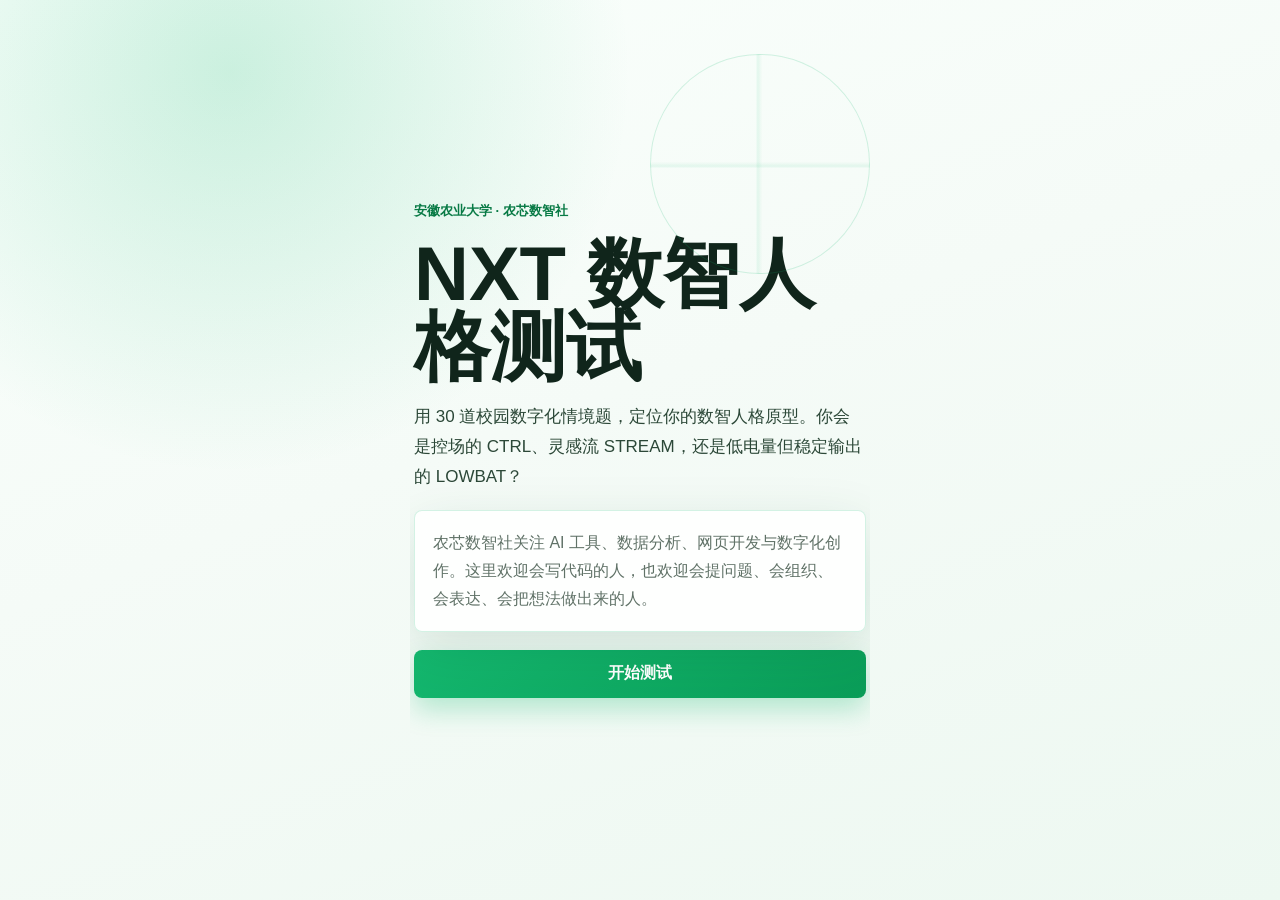
==== index.html @ 815eebc2 "Initial NXT personality test" ====
<!doctype html>
<html lang="zh-CN">
  <head>
    <meta charset="UTF-8" />
    <meta name="viewport" content="width=device-width, initial-scale=1.0" />
    <title>NXT 数智人格测试</title>
    <link rel="stylesheet" href="style.css" />
  </head>
  <body>
    <main class="app-shell">
      <section id="homePage" class="page page-home is-active">
        <div class="hero-orbit" aria-hidden="true"></div>
        <p class="eyebrow">安徽农业大学 · 农芯数智社</p>
        <h1>NXT 数智人格测试</h1>
        <p class="hero-copy">
          用 30 道校园数字化情境题，定位你的数智人格原型。你会是控场的 CTRL、灵感流 STREAM，还是低电量但稳定输出的 LOWBAT？
        </p>
        <div class="club-panel">
          <p>
            农芯数智社关注 AI 工具、数据分析、网页开发与数字化创作。这里欢迎会写代码的人，也欢迎会提问题、会组织、会表达、会把想法做出来的人。
          </p>
        </div>
        <button id="startBtn" class="primary-btn">开始测试</button>
      </section>

      <section id="quizPage" class="page page-quiz" aria-live="polite">
        <header class="quiz-header">
          <div>
            <p class="eyebrow">NXT Personality Scan</p>
            <h2 id="questionCounter">第 1 / 30 题</h2>
          </div>
          <button id="homeBtn" class="ghost-btn" type="button">首页</button>
        </header>
        <div class="progress-track" aria-label="答题进度">
          <div id="progressBar" class="progress-bar"></div>
        </div>
        <article class="question-card">
          <h3 id="questionText"></h3>
          <div id="optionsList" class="options-list"></div>
        </article>
        <footer class="quiz-actions">
          <button id="prevBtn" class="secondary-btn" type="button">上一题</button>
          <button id="nextBtn" class="primary-btn" type="button">下一题</button>
        </footer>
      </section>

      <section id="resultPage" class="page page-result">
        <div class="result-card" id="resultCard">
          <p class="eyebrow">你的 NXT 数智人格是</p>
          <h2 id="resultName"></h2>
          <p id="resultTagline" class="result-tagline"></p>
          <div class="match-pill">
            匹配度 <strong id="matchValue">--%</strong>
          </div>
          <img id="resultImage" class="result-image" src="" alt="人格结果图" />
          <div class="join-panel">
            <h3>加入农芯数智社</h3>
            <p>带着你的数智人格来组队：一起做 AI 项目、数据作品、社团活动和校园数字化实践。</p>
          </div>
        </div>
        <div class="result-actions">
          <button id="saveBtn" class="primary-btn" type="button">保存结果图</button>
          <button id="shareBtn" class="secondary-btn" type="button">分享测试结果</button>
          <button id="restartBtn" class="ghost-btn" type="button">重新测试</button>
        </div>
      </section>
    </main>

    <div id="toast" class="toast" role="status" aria-live="polite"></div>
    <script src="script.js"></script>
  </body>
</html>
---- style.css ----
:root {
  color-scheme: light;
  --bg: #f5fbf7;
  --ink: #10251b;
  --muted: #607267;
  --line: #d7eadf;
  --green: #14b86f;
  --green-dark: #087a45;
  --green-soft: #dff8ea;
  --white: #ffffff;
  --shadow: 0 18px 55px rgba(11, 88, 52, 0.14);
}

* {
  box-sizing: border-box;
}

body {
  margin: 0;
  min-height: 100vh;
  font-family: -apple-system, BlinkMacSystemFont, "Segoe UI", "PingFang SC",
    "Microsoft YaHei", sans-serif;
  color: var(--ink);
  background:
    radial-gradient(circle at 18% 8%, rgba(20, 184, 111, 0.2), transparent 30%),
    linear-gradient(160deg, #fafffc 0%, var(--bg) 45%, #edf8f1 100%);
}

button {
  border: 0;
  font: inherit;
  cursor: pointer;
}

.app-shell {
  width: min(100%, 520px);
  min-height: 100vh;
  margin: 0 auto;
  padding: 18px;
}

.page {
  display: none;
  min-height: calc(100vh - 36px);
}

.page.is-active {
  display: flex;
  flex-direction: column;
}

.page-home {
  justify-content: center;
  gap: 18px;
  position: relative;
  overflow: hidden;
  padding: 28px 4px;
}

.hero-orbit {
  position: absolute;
  inset: 24px 0 auto auto;
  width: 220px;
  height: 220px;
  border: 1px solid rgba(20, 184, 111, 0.22);
  border-radius: 50%;
  background:
    linear-gradient(90deg, transparent 48%, rgba(20, 184, 111, 0.12) 49%, transparent 51%),
    linear-gradient(0deg, transparent 48%, rgba(20, 184, 111, 0.12) 49%, transparent 51%);
  opacity: 0.8;
}

.eyebrow {
  margin: 0;
  color: var(--green-dark);
  font-size: 13px;
  font-weight: 800;
  letter-spacing: 0;
  text-transform: uppercase;
}

h1,
h2,
h3,
p {
  margin-top: 0;
}

h1 {
  max-width: 8em;
  margin-bottom: 0;
  font-size: clamp(48px, 16vw, 76px);
  line-height: 0.96;
  letter-spacing: 0;
}

.hero-copy {
  margin: 0;
  color: #2c4838;
  font-size: 17px;
  line-height: 1.75;
}

.club-panel,
.question-card,
.result-card {
  border: 1px solid rgba(20, 184, 111, 0.18);
  border-radius: 8px;
  background: rgba(255, 255, 255, 0.88);
  box-shadow: var(--shadow);
  backdrop-filter: blur(16px);
}

.club-panel {
  padding: 18px;
}

.club-panel p {
  margin: 0;
  color: var(--muted);
  line-height: 1.75;
}

.primary-btn,
.secondary-btn,
.ghost-btn {
  min-height: 48px;
  border-radius: 8px;
  padding: 0 18px;
  font-weight: 800;
}

.primary-btn {
  color: var(--white);
  background: linear-gradient(135deg, var(--green), #0a9d58);
  box-shadow: 0 12px 26px rgba(20, 184, 111, 0.28);
}

.secondary-btn {
  color: var(--green-dark);
  background: var(--green-soft);
}

.ghost-btn {
  color: var(--green-dark);
  background: transparent;
  border: 1px solid var(--line);
}

.quiz-header {
  display: flex;
  align-items: center;
  justify-content: space-between;
  gap: 14px;
  padding-top: 8px;
}

.quiz-header h2 {
  margin: 5px 0 0;
  font-size: 24px;
}

.progress-track {
  height: 10px;
  margin: 18px 0;
  overflow: hidden;
  border-radius: 999px;
  background: #dceee4;
}

.progress-bar {
  width: 0%;
  height: 100%;
  border-radius: inherit;
  background: linear-gradient(90deg, var(--green), #8be28d);
  transition: width 0.25s ease;
}

.question-card {
  flex: 1;
  padding: 22px;
}

.question-card h3 {
  margin-bottom: 22px;
  font-size: 24px;
  line-height: 1.35;
}

.options-list {
  display: grid;
  gap: 12px;
}

.option-btn {
  display: grid;
  grid-template-columns: 34px 1fr;
  gap: 12px;
  width: 100%;
  min-height: 68px;
  padding: 14px;
  border: 1px solid var(--line);
  border-radius: 8px;
  color: var(--ink);
  background: #fbfffd;
  text-align: left;
  line-height: 1.55;
}

.option-btn.is-selected {
  border-color: var(--green);
  background: #effcf4;
  box-shadow: inset 0 0 0 1px rgba(20, 184, 111, 0.2);
}

.option-key {
  display: grid;
  place-items: center;
  width: 34px;
  height: 34px;
  border-radius: 8px;
  color: var(--white);
  background: var(--green-dark);
  font-weight: 900;
}

.quiz-actions,
.result-actions {
  display: grid;
  grid-template-columns: 1fr 1fr;
  gap: 12px;
  padding-top: 18px;
}

.quiz-actions .primary-btn,
.result-actions .primary-btn,
.result-actions .ghost-btn {
  width: 100%;
}

.result-card {
  padding: 18px;
}

.result-card h2 {
  margin: 8px 0 6px;
  font-size: 34px;
  line-height: 1.1;
}

.result-tagline {
  color: var(--muted);
  line-height: 1.65;
}

.match-pill {
  display: inline-flex;
  align-items: center;
  gap: 8px;
  margin-bottom: 14px;
  padding: 9px 12px;
  border-radius: 999px;
  color: var(--green-dark);
  background: var(--green-soft);
  font-weight: 800;
}

.result-image {
  display: block;
  width: 100%;
  border-radius: 8px;
  border: 1px solid var(--line);
  background: #f1f7f3;
}

.join-panel {
  margin-top: 18px;
  padding: 16px;
  border-radius: 8px;
  color: #083b25;
  background:
    linear-gradient(135deg, rgba(20, 184, 111, 0.16), rgba(255, 255, 255, 0.82)),
    repeating-linear-gradient(90deg, transparent 0 16px, rgba(20, 184, 111, 0.06) 16px 17px);
}

.join-panel h3 {
  margin-bottom: 6px;
}

.join-panel p {
  margin-bottom: 0;
  line-height: 1.65;
}

.result-actions {
  grid-template-columns: 1fr;
  padding-bottom: 8px;
}

.toast {
  position: fixed;
  left: 50%;
  bottom: 22px;
  transform: translateX(-50%) translateY(16px);
  width: min(calc(100% - 36px), 420px);
  padding: 12px 14px;
  border-radius: 8px;
  color: var(--white);
  background: rgba(10, 78, 47, 0.94);
  opacity: 0;
  pointer-events: none;
  transition: 0.2s ease;
  text-align: center;
}

.toast.is-visible {
  opacity: 1;
  transform: translateX(-50%) translateY(0);
}

@media (min-width: 720px) {
  .app-shell {
    padding: 30px;
  }

  .page-home {
    min-height: calc(100vh - 60px);
  }
}
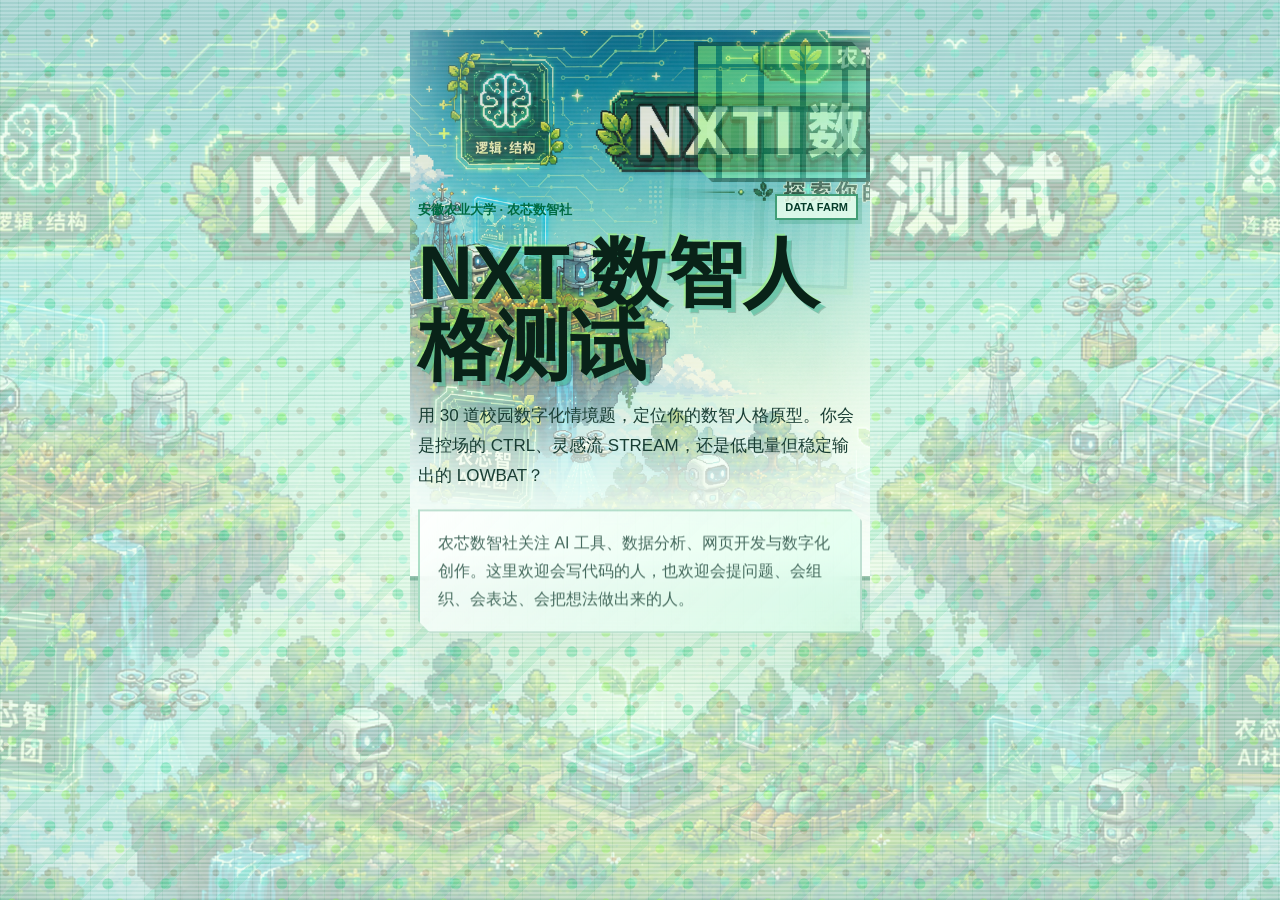
==== commit 17cee851: "Add animated pixel hero scene" ====
--- a/index.html
+++ b/index.html
@@ -9,6 +9,15 @@
   <body>
     <main class="app-shell">
       <section id="homePage" class="page page-home is-active">
+        <div class="hero-bg" aria-hidden="true"></div>
+        <div class="pixel-fx" aria-hidden="true">
+          <span></span>
+          <span></span>
+          <span></span>
+          <span></span>
+          <span></span>
+          <span></span>
+        </div>
         <div class="hero-orbit" aria-hidden="true"></div>
         <p class="eyebrow">安徽农业大学 · 农芯数智社</p>
         <h1>NXT 数智人格测试</h1>
@@ -67,6 +76,7 @@
     </main>
 
     <div id="toast" class="toast" role="status" aria-live="polite"></div>
+    <script src="https://cdn.jsdelivr.net/npm/gsap@3.13.0/dist/gsap.min.js"></script>
     <script src="script.js"></script>
   </body>
 </html>
--- a/style.css
+++ b/style.css
@@ -1,14 +1,17 @@
 :root {
   color-scheme: light;
-  --bg: #f5fbf7;
-  --ink: #10251b;
-  --muted: #607267;
-  --line: #d7eadf;
-  --green: #14b86f;
-  --green-dark: #087a45;
-  --green-soft: #dff8ea;
+  --bg: #eaffef;
+  --ink: #092218;
+  --muted: #42685b;
+  --line: #9bd9bc;
+  --green: #16d178;
+  --green-dark: #007747;
+  --green-soft: #d7ffe7;
+  --pixel-lime: #9cff57;
+  --pixel-cyan: #72f5d0;
+  --pixel-soil: #7b5b2d;
   --white: #ffffff;
-  --shadow: 0 18px 55px rgba(11, 88, 52, 0.14);
+  --shadow: 0 18px 55px rgba(0, 91, 54, 0.2);
 }
 
 * {
@@ -18,12 +21,52 @@
 body {
   margin: 0;
   min-height: 100vh;
+  position: relative;
   font-family: -apple-system, BlinkMacSystemFont, "Segoe UI", "PingFang SC",
     "Microsoft YaHei", sans-serif;
   color: var(--ink);
   background:
-    radial-gradient(circle at 18% 8%, rgba(20, 184, 111, 0.2), transparent 30%),
-    linear-gradient(160deg, #fafffc 0%, var(--bg) 45%, #edf8f1 100%);
+    linear-gradient(rgba(235, 255, 240, 0.72), rgba(235, 255, 240, 0.74)),
+    url("images/hero-pixel-bg.png") center top / cover fixed no-repeat,
+    radial-gradient(circle at 18% 8%, rgba(114, 245, 208, 0.38), transparent 26%),
+    radial-gradient(circle at 86% 18%, rgba(156, 255, 87, 0.28), transparent 28%),
+    linear-gradient(160deg, #f8fff8 0%, var(--bg) 45%, #d9f4df 100%);
+  overflow-x: hidden;
+}
+
+body::before,
+body::after {
+  content: "";
+  position: fixed;
+  inset: 0;
+  pointer-events: none;
+}
+
+body::before {
+  z-index: 0;
+  background:
+    linear-gradient(90deg, rgba(0, 119, 71, 0.08) 1px, transparent 1px),
+    linear-gradient(0deg, rgba(0, 119, 71, 0.08) 1px, transparent 1px),
+    repeating-linear-gradient(
+      135deg,
+      transparent 0 24px,
+      rgba(22, 209, 120, 0.11) 24px 32px,
+      transparent 32px 56px
+    );
+  background-size: 18px 18px, 18px 18px, 72px 72px;
+  image-rendering: pixelated;
+}
+
+body::after {
+  z-index: 0;
+  opacity: 0.72;
+  background:
+    linear-gradient(rgba(255, 255, 255, 0.22) 50%, rgba(0, 119, 71, 0.06) 50%),
+    radial-gradient(circle at 14% 78%, rgba(123, 91, 45, 0.26) 0 3px, transparent 4px),
+    radial-gradient(circle at 22% 72%, rgba(156, 255, 87, 0.52) 0 4px, transparent 5px),
+    radial-gradient(circle at 76% 16%, rgba(114, 245, 208, 0.42) 0 4px, transparent 5px),
+    radial-gradient(circle at 86% 24%, rgba(22, 209, 120, 0.42) 0 5px, transparent 6px);
+  background-size: 100% 4px, 42px 42px, 54px 54px, 46px 46px, 58px 58px;
 }
 
 button {
@@ -37,6 +80,8 @@
   min-height: 100vh;
   margin: 0 auto;
   padding: 18px;
+  position: relative;
+  z-index: 1;
 }
 
 .page {
@@ -54,29 +99,154 @@
   gap: 18px;
   position: relative;
   overflow: hidden;
-  padding: 28px 4px;
+  padding: 32px 8px;
+  isolation: isolate;
+}
+
+.page-home::before {
+  content: "";
+  position: absolute;
+  inset: 12px 0 auto auto;
+  width: 168px;
+  height: 132px;
+  background:
+    linear-gradient(90deg, transparent 0 18px, rgba(0, 119, 71, 0.85) 18px 24px, transparent 24px),
+    linear-gradient(0deg, transparent 0 18px, rgba(0, 119, 71, 0.85) 18px 24px, transparent 24px),
+    linear-gradient(135deg, rgba(156, 255, 87, 0.92), rgba(114, 245, 208, 0.84));
+  background-size: 42px 42px, 42px 42px, 100% 100%;
+  border: 4px solid #063b29;
+  box-shadow:
+    8px 8px 0 rgba(0, 119, 71, 0.22),
+    -18px 88px 0 -10px var(--pixel-lime),
+    -54px 52px 0 -12px var(--pixel-cyan),
+    18px 152px 0 -10px #0bb76b;
+  clip-path: polygon(0 0, calc(100% - 18px) 0, 100% 18px, 100% 100%, 18px 100%, 0 calc(100% - 18px));
+  image-rendering: pixelated;
+  opacity: 0.5;
+}
+
+.page-home::after {
+  content: "DATA FARM";
+  position: absolute;
+  top: 164px;
+  right: 12px;
+  padding: 5px 8px;
+  border: 2px solid rgba(0, 119, 71, 0.7);
+  color: #063b29;
+  background: rgba(234, 255, 239, 0.84);
+  font-size: 11px;
+  font-weight: 900;
+  letter-spacing: 0;
+  box-shadow: 4px 4px 0 rgba(0, 119, 71, 0.16);
+}
+
+.hero-bg {
+  position: absolute;
+  inset: -18px -18px auto -18px;
+  height: min(72vh, 560px);
+  z-index: -2;
+  background:
+    linear-gradient(180deg, rgba(2, 44, 54, 0.18), rgba(234, 255, 239, 0.22) 58%, rgba(234, 255, 239, 0.92)),
+    url("images/hero-pixel-bg.png") center top / cover no-repeat;
+  border: 4px solid rgba(0, 119, 71, 0.26);
+  box-shadow:
+    0 28px 80px rgba(0, 84, 75, 0.22),
+    inset 0 -80px 90px rgba(234, 255, 239, 0.88);
+  image-rendering: auto;
+}
+
+.hero-bg::after {
+  content: "";
+  position: absolute;
+  inset: 0;
+  background:
+    repeating-linear-gradient(0deg, rgba(255, 255, 255, 0.05) 0 2px, rgba(0, 60, 48, 0.06) 2px 4px),
+    radial-gradient(circle at 50% 28%, transparent 0 22%, rgba(234, 255, 239, 0.24) 55%, rgba(234, 255, 239, 0.82) 100%);
+  mix-blend-mode: screen;
+}
+
+.pixel-fx {
+  position: absolute;
+  inset: 0;
+  z-index: -1;
+  pointer-events: none;
+}
+
+.pixel-fx span {
+  position: absolute;
+  width: 10px;
+  height: 10px;
+  background: #f4ff6a;
+  box-shadow:
+    0 0 0 3px rgba(244, 255, 106, 0.22),
+    0 0 22px rgba(244, 255, 106, 0.88);
+  clip-path: polygon(40% 0, 60% 0, 60% 40%, 100% 40%, 100% 60%, 60% 60%, 60% 100%, 40% 100%, 40% 60%, 0 60%, 0 40%, 40% 40%);
+}
+
+.pixel-fx span:nth-child(1) {
+  top: 12%;
+  left: 8%;
+}
+
+.pixel-fx span:nth-child(2) {
+  top: 18%;
+  right: 12%;
+  background: var(--pixel-cyan);
+}
+
+.pixel-fx span:nth-child(3) {
+  top: 42%;
+  left: 4%;
+  transform: scale(0.75);
+}
+
+.pixel-fx span:nth-child(4) {
+  top: 58%;
+  right: 8%;
+  background: var(--pixel-lime);
+}
+
+.pixel-fx span:nth-child(5) {
+  bottom: 18%;
+  left: 18%;
+  transform: scale(0.6);
+}
+
+.pixel-fx span:nth-child(6) {
+  bottom: 26%;
+  right: 24%;
+  background: var(--pixel-cyan);
+  transform: scale(0.7);
 }
 
 .hero-orbit {
   position: absolute;
-  inset: 24px 0 auto auto;
-  width: 220px;
-  height: 220px;
-  border: 1px solid rgba(20, 184, 111, 0.22);
-  border-radius: 50%;
-  background:
-    linear-gradient(90deg, transparent 48%, rgba(20, 184, 111, 0.12) 49%, transparent 51%),
-    linear-gradient(0deg, transparent 48%, rgba(20, 184, 111, 0.12) 49%, transparent 51%);
-  opacity: 0.8;
+  inset: 76px 20px auto auto;
+  width: 180px;
+  height: 180px;
+  border: 3px solid rgba(0, 119, 71, 0.26);
+  border-radius: 0;
+  background:
+    linear-gradient(90deg, transparent 47%, rgba(0, 119, 71, 0.18) 47% 53%, transparent 53%),
+    linear-gradient(0deg, transparent 47%, rgba(0, 119, 71, 0.18) 47% 53%, transparent 53%),
+    repeating-linear-gradient(90deg, rgba(255, 255, 255, 0.15) 0 8px, transparent 8px 16px);
+  box-shadow:
+    inset 0 0 0 12px rgba(114, 245, 208, 0.14),
+    0 0 0 6px rgba(156, 255, 87, 0.12);
+  opacity: 0.42;
+  transform: rotate(2deg);
+  image-rendering: pixelated;
 }
 
 .eyebrow {
   margin: 0;
-  color: var(--green-dark);
+  color: #006b42;
   font-size: 13px;
   font-weight: 800;
   letter-spacing: 0;
   text-transform: uppercase;
+  position: relative;
+  z-index: 1;
 }
 
 h1,
@@ -92,27 +262,40 @@
   font-size: clamp(48px, 16vw, 76px);
   line-height: 0.96;
   letter-spacing: 0;
+  text-shadow:
+    5px 5px 0 rgba(0, 61, 37, 0.22),
+    4px 4px 0 rgba(114, 245, 208, 0.56),
+    -2px -2px 0 rgba(156, 255, 87, 0.42);
+  position: relative;
+  z-index: 1;
 }
 
 .hero-copy {
   margin: 0;
-  color: #2c4838;
+  color: #183d33;
   font-size: 17px;
   line-height: 1.75;
+  position: relative;
+  z-index: 1;
 }
 
 .club-panel,
 .question-card,
 .result-card {
-  border: 1px solid rgba(20, 184, 111, 0.18);
-  border-radius: 8px;
-  background: rgba(255, 255, 255, 0.88);
+  border: 2px solid rgba(0, 119, 71, 0.24);
+  border-radius: 0;
+  background:
+    linear-gradient(135deg, rgba(255, 255, 255, 0.9), rgba(218, 255, 235, 0.84)),
+    repeating-linear-gradient(90deg, transparent 0 17px, rgba(0, 119, 71, 0.05) 17px 18px);
   box-shadow: var(--shadow);
   backdrop-filter: blur(16px);
+  clip-path: polygon(0 0, calc(100% - 12px) 0, 100% 12px, 100% 100%, 12px 100%, 0 calc(100% - 12px));
 }
 
 .club-panel {
   padding: 18px;
+  position: relative;
+  z-index: 1;
 }
 
 .club-panel p {
@@ -125,15 +308,19 @@
 .secondary-btn,
 .ghost-btn {
   min-height: 48px;
-  border-radius: 8px;
+  border-radius: 0;
   padding: 0 18px;
   font-weight: 800;
+  box-shadow: 5px 5px 0 rgba(0, 61, 37, 0.18);
+  clip-path: polygon(0 0, calc(100% - 10px) 0, 100% 10px, 100% 100%, 10px 100%, 0 calc(100% - 10px));
 }
 
 .primary-btn {
   color: var(--white);
-  background: linear-gradient(135deg, var(--green), #0a9d58);
-  box-shadow: 0 12px 26px rgba(20, 184, 111, 0.28);
+  background:
+    linear-gradient(135deg, var(--green), #009f5d),
+    repeating-linear-gradient(90deg, rgba(255, 255, 255, 0.22) 0 8px, transparent 8px 16px);
+  border: 2px solid #006b42;
 }
 
 .secondary-btn {
@@ -164,15 +351,18 @@
   height: 10px;
   margin: 18px 0;
   overflow: hidden;
-  border-radius: 999px;
-  background: #dceee4;
+  border-radius: 0;
+  background: rgba(0, 119, 71, 0.14);
+  border: 1px solid rgba(0, 119, 71, 0.18);
 }
 
 .progress-bar {
   width: 0%;
   height: 100%;
-  border-radius: inherit;
-  background: linear-gradient(90deg, var(--green), #8be28d);
+  border-radius: 0;
+  background:
+    linear-gradient(90deg, var(--green), var(--pixel-lime)),
+    repeating-linear-gradient(90deg, rgba(255, 255, 255, 0.32) 0 8px, transparent 8px 16px);
   transition: width 0.25s ease;
 }
 
@@ -200,11 +390,12 @@
   min-height: 68px;
   padding: 14px;
   border: 1px solid var(--line);
-  border-radius: 8px;
+  border-radius: 0;
   color: var(--ink);
-  background: #fbfffd;
+  background: rgba(251, 255, 253, 0.82);
   text-align: left;
   line-height: 1.55;
+  clip-path: polygon(0 0, calc(100% - 10px) 0, 100% 10px, 100% 100%, 10px 100%, 0 calc(100% - 10px));
 }
 
 .option-btn.is-selected {
@@ -218,7 +409,7 @@
   place-items: center;
   width: 34px;
   height: 34px;
-  border-radius: 8px;
+  border-radius: 0;
   color: var(--white);
   background: var(--green-dark);
   font-weight: 900;
@@ -259,7 +450,7 @@
   gap: 8px;
   margin-bottom: 14px;
   padding: 9px 12px;
-  border-radius: 999px;
+  border-radius: 0;
   color: var(--green-dark);
   background: var(--green-soft);
   font-weight: 800;
@@ -268,7 +459,7 @@
 .result-image {
   display: block;
   width: 100%;
-  border-radius: 8px;
+  border-radius: 0;
   border: 1px solid var(--line);
   background: #f1f7f3;
 }
@@ -276,11 +467,13 @@
 .join-panel {
   margin-top: 18px;
   padding: 16px;
-  border-radius: 8px;
+  border-radius: 0;
   color: #083b25;
   background:
     linear-gradient(135deg, rgba(20, 184, 111, 0.16), rgba(255, 255, 255, 0.82)),
     repeating-linear-gradient(90deg, transparent 0 16px, rgba(20, 184, 111, 0.06) 16px 17px);
+  border: 2px solid rgba(0, 119, 71, 0.18);
+  clip-path: polygon(0 0, calc(100% - 10px) 0, 100% 10px, 100% 100%, 10px 100%, 0 calc(100% - 10px));
 }
 
 .join-panel h3 {
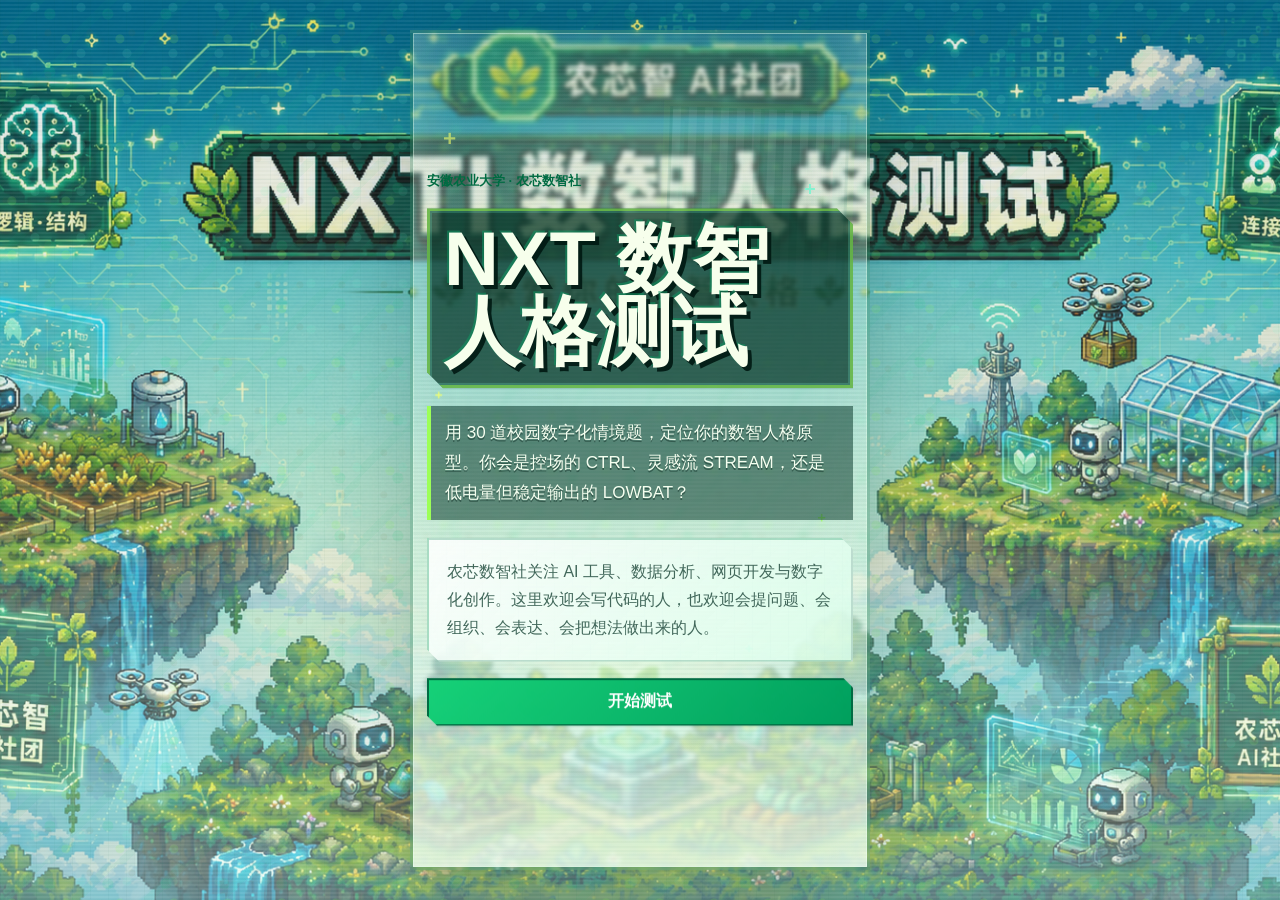
==== commit 600aa1cf: "Unify pixel scene across pages" ====
--- a/index.html
+++ b/index.html
@@ -33,6 +33,7 @@
       </section>
 
       <section id="quizPage" class="page page-quiz" aria-live="polite">
+        <div class="scene-bg" aria-hidden="true"></div>
         <header class="quiz-header">
           <div>
             <p class="eyebrow">NXT Personality Scan</p>
@@ -54,6 +55,7 @@
       </section>
 
       <section id="resultPage" class="page page-result">
+        <div class="scene-bg" aria-hidden="true"></div>
         <div class="result-card" id="resultCard">
           <p class="eyebrow">你的 NXT 数智人格是</p>
           <h2 id="resultName"></h2>
--- a/style.css
+++ b/style.css
@@ -26,8 +26,8 @@
     "Microsoft YaHei", sans-serif;
   color: var(--ink);
   background:
-    linear-gradient(rgba(235, 255, 240, 0.72), rgba(235, 255, 240, 0.74)),
-    url("images/hero-pixel-bg.png") center top / cover fixed no-repeat,
+    linear-gradient(rgba(3, 38, 42, 0.1), rgba(232, 255, 238, 0.42)),
+    url("images/hero-pixel-bg.png") center center / cover fixed no-repeat,
     radial-gradient(circle at 18% 8%, rgba(114, 245, 208, 0.38), transparent 26%),
     radial-gradient(circle at 86% 18%, rgba(156, 255, 87, 0.28), transparent 28%),
     linear-gradient(160deg, #f8fff8 0%, var(--bg) 45%, #d9f4df 100%);
@@ -55,11 +55,12 @@
     );
   background-size: 18px 18px, 18px 18px, 72px 72px;
   image-rendering: pixelated;
+  opacity: 0.42;
 }
 
 body::after {
   z-index: 0;
-  opacity: 0.72;
+  opacity: 0.28;
   background:
     linear-gradient(rgba(255, 255, 255, 0.22) 50%, rgba(0, 119, 71, 0.06) 50%),
     radial-gradient(circle at 14% 78%, rgba(123, 91, 45, 0.26) 0 3px, transparent 4px),
@@ -79,7 +80,7 @@
   width: min(100%, 520px);
   min-height: 100vh;
   margin: 0 auto;
-  padding: 18px;
+  padding: 18px 14px;
   position: relative;
   z-index: 1;
 }
@@ -87,6 +88,8 @@
 .page {
   display: none;
   min-height: calc(100vh - 36px);
+  position: relative;
+  isolation: isolate;
 }
 
 .page.is-active {
@@ -99,12 +102,48 @@
   gap: 18px;
   position: relative;
   overflow: hidden;
-  padding: 32px 8px;
+  padding: 34px 14px;
   isolation: isolate;
+  background: linear-gradient(180deg, rgba(221, 255, 235, 0.1), rgba(221, 255, 235, 0.22));
+  border: 3px solid rgba(0, 91, 54, 0.28);
+  box-shadow:
+    0 28px 90px rgba(0, 47, 46, 0.24),
+    inset 0 0 0 1px rgba(222, 255, 234, 0.46);
+  backdrop-filter: blur(2px);
+}
+
+.page-quiz,
+.page-result {
+  padding: 18px 8px 8px;
+  overflow: hidden;
+  background: linear-gradient(180deg, rgba(221, 255, 235, 0.2), rgba(221, 255, 235, 0.34));
+  border: 3px solid rgba(0, 91, 54, 0.22);
+  box-shadow: 0 28px 90px rgba(0, 47, 46, 0.2);
+  backdrop-filter: blur(2px);
+}
+
+.scene-bg {
+  position: absolute;
+  inset: -18px;
+  z-index: 0;
+  background:
+    linear-gradient(180deg, rgba(3, 38, 42, 0.08), rgba(234, 255, 239, 0.42)),
+    repeating-linear-gradient(90deg, rgba(255, 255, 255, 0.04) 0 18px, rgba(0, 119, 71, 0.06) 18px 19px);
+  opacity: 0.9;
+  pointer-events: none;
+}
+
+.scene-bg::after {
+  content: "";
+  position: absolute;
+  inset: 0;
+  background:
+    repeating-linear-gradient(0deg, rgba(255, 255, 255, 0.045) 0 2px, rgba(0, 60, 48, 0.045) 2px 4px),
+    radial-gradient(circle at 50% 42%, rgba(234, 255, 239, 0.16), rgba(234, 255, 239, 0.82) 72%);
 }
 
 .page-home::before {
-  content: "";
+  content: none;
   position: absolute;
   inset: 12px 0 auto auto;
   width: 168px;
@@ -126,7 +165,7 @@
 }
 
 .page-home::after {
-  content: "DATA FARM";
+  content: none;
   position: absolute;
   top: 164px;
   right: 12px;
@@ -142,16 +181,16 @@
 
 .hero-bg {
   position: absolute;
-  inset: -18px -18px auto -18px;
-  height: min(72vh, 560px);
-  z-index: -2;
-  background:
-    linear-gradient(180deg, rgba(2, 44, 54, 0.18), rgba(234, 255, 239, 0.22) 58%, rgba(234, 255, 239, 0.92)),
-    url("images/hero-pixel-bg.png") center top / cover no-repeat;
-  border: 4px solid rgba(0, 119, 71, 0.26);
+  inset: -18px;
+  min-height: calc(100vh + 36px);
+  z-index: 0;
+  background:
+    radial-gradient(circle at 50% 22%, rgba(245, 255, 213, 0.18), transparent 28%),
+    linear-gradient(180deg, rgba(2, 44, 54, 0.06), rgba(234, 255, 239, 0.18) 54%, rgba(234, 255, 239, 0.52));
+  border: 0;
   box-shadow:
     0 28px 80px rgba(0, 84, 75, 0.22),
-    inset 0 -80px 90px rgba(234, 255, 239, 0.88);
+    inset 0 -90px 90px rgba(234, 255, 239, 0.48);
   image-rendering: auto;
 }
 
@@ -160,15 +199,15 @@
   position: absolute;
   inset: 0;
   background:
-    repeating-linear-gradient(0deg, rgba(255, 255, 255, 0.05) 0 2px, rgba(0, 60, 48, 0.06) 2px 4px),
-    radial-gradient(circle at 50% 28%, transparent 0 22%, rgba(234, 255, 239, 0.24) 55%, rgba(234, 255, 239, 0.82) 100%);
+    repeating-linear-gradient(0deg, rgba(255, 255, 255, 0.035) 0 2px, rgba(0, 60, 48, 0.045) 2px 4px),
+    radial-gradient(circle at 50% 28%, transparent 0 30%, rgba(234, 255, 239, 0.1) 60%, rgba(234, 255, 239, 0.58) 100%);
   mix-blend-mode: screen;
 }
 
 .pixel-fx {
   position: absolute;
   inset: 0;
-  z-index: -1;
+  z-index: 1;
   pointer-events: none;
 }
 
@@ -236,6 +275,7 @@
   opacity: 0.42;
   transform: rotate(2deg);
   image-rendering: pixelated;
+  z-index: 1;
 }
 
 .eyebrow {
@@ -246,7 +286,7 @@
   letter-spacing: 0;
   text-transform: uppercase;
   position: relative;
-  z-index: 1;
+  z-index: 2;
 }
 
 h1,
@@ -262,21 +302,33 @@
   font-size: clamp(48px, 16vw, 76px);
   line-height: 0.96;
   letter-spacing: 0;
+  color: #f7ffec;
+  width: fit-content;
+  padding: 12px 14px 16px;
+  background: rgba(3, 51, 37, 0.72);
+  border: 3px solid rgba(156, 255, 87, 0.56);
+  box-shadow:
+    7px 7px 0 rgba(0, 40, 30, 0.34),
+    inset 0 0 0 2px rgba(114, 245, 208, 0.2);
   text-shadow:
-    5px 5px 0 rgba(0, 61, 37, 0.22),
-    4px 4px 0 rgba(114, 245, 208, 0.56),
-    -2px -2px 0 rgba(156, 255, 87, 0.42);
-  position: relative;
-  z-index: 1;
+    4px 4px 0 rgba(0, 24, 18, 0.9),
+    -2px -2px 0 rgba(17, 146, 96, 0.58);
+  position: relative;
+  z-index: 2;
+  clip-path: polygon(0 0, calc(100% - 16px) 0, 100% 16px, 100% 100%, 16px 100%, 0 calc(100% - 16px));
 }
 
 .hero-copy {
   margin: 0;
-  color: #183d33;
+  color: #f5fff0;
   font-size: 17px;
   line-height: 1.75;
   position: relative;
-  z-index: 1;
+  z-index: 2;
+  padding: 12px 14px;
+  background: rgba(3, 51, 37, 0.52);
+  border-left: 4px solid var(--pixel-lime);
+  text-shadow: 0 2px 0 rgba(0, 30, 22, 0.4);
 }
 
 .club-panel,
@@ -285,7 +337,7 @@
   border: 2px solid rgba(0, 119, 71, 0.24);
   border-radius: 0;
   background:
-    linear-gradient(135deg, rgba(255, 255, 255, 0.9), rgba(218, 255, 235, 0.84)),
+    linear-gradient(135deg, rgba(255, 255, 255, 0.88), rgba(218, 255, 235, 0.78)),
     repeating-linear-gradient(90deg, transparent 0 17px, rgba(0, 119, 71, 0.05) 17px 18px);
   box-shadow: var(--shadow);
   backdrop-filter: blur(16px);
@@ -295,7 +347,12 @@
 .club-panel {
   padding: 18px;
   position: relative;
-  z-index: 1;
+  z-index: 2;
+}
+
+.page-home > .primary-btn {
+  position: relative;
+  z-index: 2;
 }
 
 .club-panel p {
@@ -340,6 +397,8 @@
   justify-content: space-between;
   gap: 14px;
   padding-top: 8px;
+  position: relative;
+  z-index: 2;
 }
 
 .quiz-header h2 {
@@ -354,6 +413,8 @@
   border-radius: 0;
   background: rgba(0, 119, 71, 0.14);
   border: 1px solid rgba(0, 119, 71, 0.18);
+  position: relative;
+  z-index: 2;
 }
 
 .progress-bar {
@@ -369,6 +430,8 @@
 .question-card {
   flex: 1;
   padding: 22px;
+  position: relative;
+  z-index: 2;
 }
 
 .question-card h3 {
@@ -421,6 +484,8 @@
   grid-template-columns: 1fr 1fr;
   gap: 12px;
   padding-top: 18px;
+  position: relative;
+  z-index: 2;
 }
 
 .quiz-actions .primary-btn,
@@ -431,6 +496,8 @@
 
 .result-card {
   padding: 18px;
+  position: relative;
+  z-index: 2;
 }
 
 .result-card h2 {
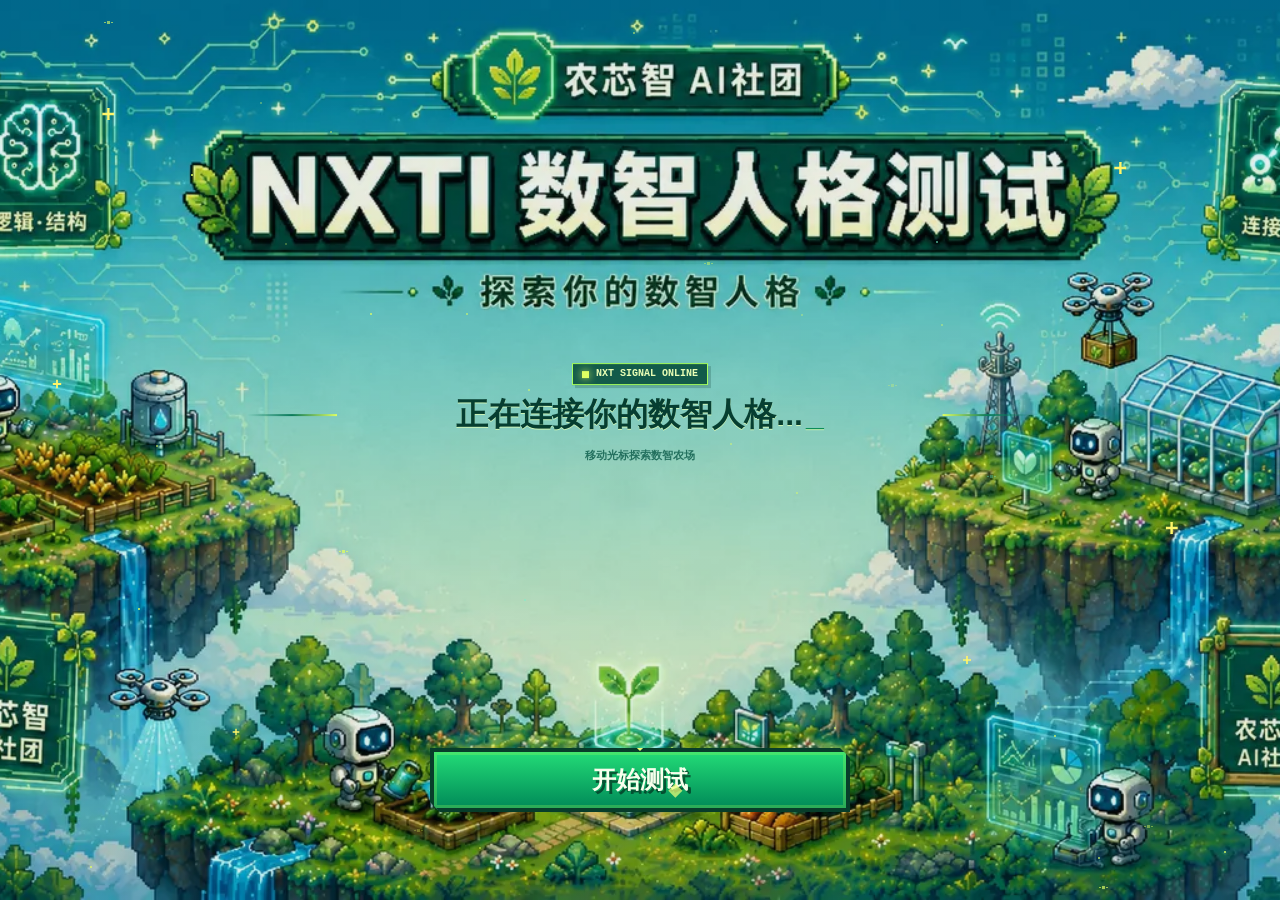
==== commit 26012d14: "Publish final interactive personality test" ====
--- a/index.html
+++ b/index.html
@@ -4,12 +4,39 @@
     <meta charset="UTF-8" />
     <meta name="viewport" content="width=device-width, initial-scale=1.0" />
     <title>NXT 数智人格测试</title>
-    <link rel="stylesheet" href="style.css" />
+    <link rel="stylesheet" href="style.css?v=11" />
   </head>
   <body>
     <main class="app-shell">
       <section id="homePage" class="page page-home is-active">
-        <div class="hero-bg" aria-hidden="true"></div>
+        <canvas id="heroParticles" class="hero-particles" aria-hidden="true"></canvas>
+        <div class="hero-live-copy" aria-live="polite">
+          <span class="live-status"><i></i>NXT SIGNAL ONLINE</span>
+          <strong id="dynamicHeroText">正在连接你的数智人格...</strong>
+          <small>移动光标探索数智农场</small>
+        </div>
+        <div class="hero-bg" aria-hidden="true">
+          <div class="circuit-lines"></div>
+          <div class="pixel-cloud cloud-left"></div>
+          <div class="pixel-cloud cloud-right"></div>
+          <div class="floating-island island-left">
+            <span class="farm-grid"></span>
+            <span class="bot bot-left"></span>
+            <span class="waterfall"></span>
+          </div>
+          <div class="floating-island island-right">
+            <span class="greenhouse"></span>
+            <span class="bot bot-right"></span>
+            <span class="waterfall"></span>
+          </div>
+          <div class="center-core">
+            <span></span>
+          </div>
+          <div class="drone drone-left"></div>
+          <div class="drone drone-right"></div>
+          <div class="hud-card hud-left">逻辑 · 结构</div>
+          <div class="hud-card hud-right">连接 · 共创</div>
+        </div>
         <div class="pixel-fx" aria-hidden="true">
           <span></span>
           <span></span>
@@ -18,9 +45,9 @@
           <span></span>
           <span></span>
         </div>
-        <div class="hero-orbit" aria-hidden="true"></div>
-        <p class="eyebrow">安徽农业大学 · 农芯数智社</p>
-        <h1>NXT 数智人格测试</h1>
+        <p class="eyebrow hero-badge">安徽农业大学 · 农芯数智社</p>
+        <h1><span>NXT</span> 数智人格测试</h1>
+        <p class="hero-subtitle">探索你的数智人格</p>
         <p class="hero-copy">
           用 30 道校园数字化情境题，定位你的数智人格原型。你会是控场的 CTRL、灵感流 STREAM，还是低电量但稳定输出的 LOWBAT？
         </p>
@@ -34,6 +61,12 @@
 
       <section id="quizPage" class="page page-quiz" aria-live="polite">
         <div class="scene-bg" aria-hidden="true"></div>
+        <div class="quiz-decor-layer" aria-hidden="true">
+          <span class="quiz-emblem quiz-emblem-seed"></span>
+          <span class="quiz-emblem quiz-emblem-node"></span>
+          <span class="quiz-circuit quiz-circuit-left"></span>
+          <span class="quiz-circuit quiz-circuit-right"></span>
+        </div>
         <header class="quiz-header">
           <div>
             <p class="eyebrow">NXT Personality Scan</p>
@@ -43,6 +76,10 @@
         </header>
         <div class="progress-track" aria-label="答题进度">
           <div id="progressBar" class="progress-bar"></div>
+        </div>
+        <div class="quiz-status-strip" aria-hidden="true">
+          <span><i class="status-light"></i>NXT SCAN ONLINE</span>
+          <span>AGRITECH / CAMPUS</span>
         </div>
         <article class="question-card">
           <h3 id="questionText"></h3>
@@ -78,7 +115,6 @@
     </main>
 
     <div id="toast" class="toast" role="status" aria-live="polite"></div>
-    <script src="https://cdn.jsdelivr.net/npm/gsap@3.13.0/dist/gsap.min.js"></script>
-    <script src="script.js"></script>
+    <script src="script.js?v=11"></script>
   </body>
 </html>
--- a/style.css
+++ b/style.css
@@ -1,4 +1,4 @@
-:root {
+﻿:root {
   color-scheme: light;
   --bg: #eaffef;
   --ink: #092218;
@@ -14,6 +14,99 @@
   --shadow: 0 18px 55px rgba(0, 91, 54, 0.2);
 }
 
+@keyframes floatPixel {
+  0%,
+  100% {
+    transform: translateY(0);
+  }
+  50% {
+    transform: translateY(-10px);
+  }
+}
+
+@keyframes floatPixelRight {
+  0%,
+  100% {
+    transform: translateY(0) scale(0.96);
+  }
+  50% {
+    transform: translateY(-9px) scale(0.96);
+  }
+}
+
+@keyframes botHop {
+  0%,
+  100% {
+    transform: translateY(0);
+  }
+  50% {
+    transform: translateY(-5px);
+  }
+}
+
+@keyframes glowPulse {
+  0%,
+  100% {
+    filter: drop-shadow(0 0 8px rgba(156, 255, 87, 0.55));
+    transform: translateX(-50%) scale(1);
+  }
+  50% {
+    filter: drop-shadow(0 0 22px rgba(156, 255, 87, 0.98));
+    transform: translateX(-50%) scale(1.04);
+  }
+}
+
+@keyframes circuitBlink {
+  0%,
+  100% {
+    opacity: 0.7;
+  }
+  50% {
+    opacity: 0.32;
+  }
+}
+
+@keyframes sparkleDrift {
+  0%,
+  100% {
+    transform: translate(0, 0) scale(1);
+    opacity: 0.4;
+  }
+  50% {
+    transform: translate(8px, -12px) scale(1.18);
+    opacity: 1;
+  }
+}
+
+@keyframes dronePatrol {
+  0%,
+  100% {
+    transform: translate(0, 0);
+  }
+  50% {
+    transform: translate(10px, -10px);
+  }
+}
+
+@keyframes waterFlow {
+  from {
+    background-position: 0 0;
+  }
+  to {
+    background-position: 0 18px;
+  }
+}
+
+@keyframes cloudSlide {
+  0%,
+  100% {
+    transform: translateX(0);
+  }
+  50% {
+    transform: translateX(12px);
+  }
+}
+
 * {
   box-sizing: border-box;
 }
@@ -26,11 +119,10 @@
     "Microsoft YaHei", sans-serif;
   color: var(--ink);
   background:
-    linear-gradient(rgba(3, 38, 42, 0.1), rgba(232, 255, 238, 0.42)),
-    url("images/hero-pixel-bg.png") center center / cover fixed no-repeat,
-    radial-gradient(circle at 18% 8%, rgba(114, 245, 208, 0.38), transparent 26%),
-    radial-gradient(circle at 86% 18%, rgba(156, 255, 87, 0.28), transparent 28%),
-    linear-gradient(160deg, #f8fff8 0%, var(--bg) 45%, #d9f4df 100%);
+    radial-gradient(circle at 50% 28%, rgba(156, 255, 87, 0.3), transparent 24%),
+    radial-gradient(circle at 18% 8%, rgba(114, 245, 208, 0.3), transparent 26%),
+    radial-gradient(circle at 86% 18%, rgba(156, 255, 87, 0.24), transparent 28%),
+    linear-gradient(180deg, #057381 0%, #3cc4b5 38%, #d9fff0 100%);
   overflow-x: hidden;
 }
 
@@ -102,14 +194,14 @@
   gap: 18px;
   position: relative;
   overflow: hidden;
-  padding: 34px 14px;
+  padding: 34px 14px 24px;
   isolation: isolate;
-  background: linear-gradient(180deg, rgba(221, 255, 235, 0.1), rgba(221, 255, 235, 0.22));
-  border: 3px solid rgba(0, 91, 54, 0.28);
+  background: linear-gradient(180deg, rgba(8, 116, 118, 0.12), rgba(221, 255, 235, 0.3));
+  border: 4px solid rgba(0, 67, 49, 0.35);
   box-shadow:
     0 28px 90px rgba(0, 47, 46, 0.24),
     inset 0 0 0 1px rgba(222, 255, 234, 0.46);
-  backdrop-filter: blur(2px);
+  backdrop-filter: none;
 }
 
 .page-quiz,
@@ -119,7 +211,7 @@
   background: linear-gradient(180deg, rgba(221, 255, 235, 0.2), rgba(221, 255, 235, 0.34));
   border: 3px solid rgba(0, 91, 54, 0.22);
   box-shadow: 0 28px 90px rgba(0, 47, 46, 0.2);
-  backdrop-filter: blur(2px);
+  backdrop-filter: none;
 }
 
 .scene-bg {
@@ -185,8 +277,9 @@
   min-height: calc(100vh + 36px);
   z-index: 0;
   background:
-    radial-gradient(circle at 50% 22%, rgba(245, 255, 213, 0.18), transparent 28%),
-    linear-gradient(180deg, rgba(2, 44, 54, 0.06), rgba(234, 255, 239, 0.18) 54%, rgba(234, 255, 239, 0.52));
+    radial-gradient(circle at 50% 42%, rgba(234, 255, 239, 0.34), transparent 26%),
+    radial-gradient(circle at 50% 14%, rgba(244, 255, 106, 0.22), transparent 20%),
+    linear-gradient(180deg, rgba(4, 105, 126, 0.5), rgba(100, 224, 200, 0.45) 46%, rgba(234, 255, 239, 0.72));
   border: 0;
   box-shadow:
     0 28px 80px rgba(0, 84, 75, 0.22),
@@ -204,6 +297,242 @@
   mix-blend-mode: screen;
 }
 
+.circuit-lines {
+  position: absolute;
+  inset: 0;
+  opacity: 0.7;
+  background:
+    linear-gradient(90deg, transparent 0 14%, rgba(244, 255, 106, 0.72) 14% 14.4%, transparent 14.4% 30%, rgba(244, 255, 106, 0.72) 30% 30.4%, transparent 30.4%),
+    linear-gradient(90deg, transparent 0 58%, rgba(244, 255, 106, 0.72) 58% 58.4%, transparent 58.4% 78%, rgba(244, 255, 106, 0.72) 78% 78.4%, transparent 78.4%),
+    linear-gradient(0deg, transparent 0 18%, rgba(244, 255, 106, 0.44) 18% 18.4%, transparent 18.4% 30%, rgba(244, 255, 106, 0.32) 30% 30.3%, transparent 30.3%);
+  clip-path: polygon(0 0, 100% 0, 100% 58%, 70% 58%, 64% 42%, 36% 42%, 30% 58%, 0 58%);
+  animation: circuitBlink 1.4s steps(4) infinite;
+}
+
+.pixel-cloud {
+  position: absolute;
+  width: 82px;
+  height: 28px;
+  background:
+    linear-gradient(#f3fff7, #d7f4ef);
+  box-shadow:
+    18px -10px 0 #f7fff9,
+    38px -2px 0 #e7fbf5,
+    58px 4px 0 #d2eee8,
+    0 0 18px rgba(255, 255, 255, 0.58);
+  opacity: 0.82;
+  clip-path: polygon(0 45%, 16% 45%, 16% 20%, 36% 20%, 36% 0, 62% 0, 62% 25%, 82% 25%, 82% 50%, 100% 50%, 100% 100%, 0 100%);
+  animation: cloudSlide 4.6s ease-in-out infinite;
+}
+
+.cloud-left {
+  left: -20px;
+  top: 154px;
+}
+
+.cloud-right {
+  right: -8px;
+  top: 92px;
+  transform: scale(0.82);
+  animation-delay: -1.5s;
+}
+
+.floating-island {
+  position: absolute;
+  width: 190px;
+  height: 118px;
+  bottom: 84px;
+  background:
+    linear-gradient(180deg, #35b765 0 18px, #1b8f4b 18px 42px, #6b5731 42px 70px, #34402f 70px 100%);
+  border: 4px solid #053b2b;
+  box-shadow:
+    8px 8px 0 rgba(0, 37, 30, 0.28),
+    inset 0 0 0 4px rgba(156, 255, 87, 0.16);
+  clip-path: polygon(10px 0, calc(100% - 10px) 0, 100% 10px, 100% 58%, 82% 58%, 74% 100%, 26% 100%, 18% 58%, 0 58%, 0 10px);
+  animation: floatPixel 2.8s ease-in-out infinite;
+}
+
+.island-left {
+  left: -34px;
+}
+
+.island-right {
+  right: -34px;
+  bottom: 104px;
+  transform: scale(0.96);
+  animation: floatPixelRight 3.1s ease-in-out infinite;
+  animation-delay: -0.6s;
+}
+
+.farm-grid,
+.greenhouse {
+  position: absolute;
+  left: 26px;
+  top: 18px;
+  width: 76px;
+  height: 42px;
+  background:
+    linear-gradient(90deg, rgba(244, 255, 106, 0.55) 2px, transparent 2px),
+    linear-gradient(0deg, rgba(244, 255, 106, 0.55) 2px, transparent 2px),
+    #42c66b;
+  background-size: 18px 18px;
+  border: 3px solid #063b29;
+}
+
+.greenhouse {
+  left: 44px;
+  width: 92px;
+  height: 52px;
+  background:
+    linear-gradient(90deg, rgba(214, 255, 238, 0.65) 3px, transparent 3px),
+    linear-gradient(0deg, rgba(214, 255, 238, 0.65) 3px, transparent 3px),
+    rgba(114, 245, 208, 0.4);
+  background-size: 22px 22px;
+  border-color: #a7fff2;
+}
+
+.bot {
+  position: absolute;
+  width: 28px;
+  height: 24px;
+  border: 3px solid #07382e;
+  background: #eefdf6;
+  bottom: 46px;
+  border-radius: 0;
+  box-shadow: inset 0 -7px 0 #b8d8d3;
+  animation: botHop 1.2s steps(4) infinite;
+}
+
+.bot::before {
+  content: "";
+  position: absolute;
+  left: 6px;
+  top: 6px;
+  width: 14px;
+  height: 7px;
+  background: #0df0df;
+  box-shadow: 0 0 12px rgba(13, 240, 223, 0.9);
+}
+
+.bot-left {
+  right: 34px;
+}
+
+.bot-right {
+  left: 24px;
+}
+
+.waterfall {
+  position: absolute;
+  width: 18px;
+  height: 78px;
+  left: 26px;
+  top: 66px;
+  background:
+    repeating-linear-gradient(90deg, #7df4ff 0 5px, #2cbfdb 5px 9px);
+  box-shadow: 0 0 18px rgba(125, 244, 255, 0.7);
+  animation: waterFlow 0.55s linear infinite;
+}
+
+.island-right .waterfall {
+  left: auto;
+  right: 28px;
+}
+
+.center-core {
+  position: absolute;
+  left: 50%;
+  bottom: 64px;
+  width: 78px;
+  height: 52px;
+  transform: translateX(-50%);
+  background: #0b6448;
+  border: 4px solid #042c23;
+  box-shadow:
+    0 0 0 5px rgba(156, 255, 87, 0.18),
+    0 0 32px rgba(156, 255, 87, 0.55);
+  animation: glowPulse 1.4s ease-in-out infinite;
+}
+
+.center-core span {
+  position: absolute;
+  left: 50%;
+  bottom: 20px;
+  width: 16px;
+  height: 28px;
+  transform: translateX(-50%);
+  background: #9cff57;
+  box-shadow:
+    -8px 10px 0 -4px #9cff57,
+    8px 10px 0 -4px #9cff57,
+    0 0 22px rgba(156, 255, 87, 0.95);
+  clip-path: polygon(50% 0, 100% 28%, 78% 100%, 50% 74%, 22% 100%, 0 28%);
+}
+
+.hud-card {
+  position: absolute;
+  top: 72px;
+  padding: 10px 12px;
+  border: 3px solid rgba(156, 255, 87, 0.72);
+  color: #f4ffcb;
+  background: rgba(3, 51, 37, 0.72);
+  font-weight: 900;
+  font-size: 14px;
+  text-shadow: 2px 2px 0 #042a1d;
+  box-shadow: 0 0 22px rgba(156, 255, 87, 0.32);
+}
+
+.drone {
+  position: absolute;
+  width: 42px;
+  height: 20px;
+  background: #e9fff5;
+  border: 3px solid #063b29;
+  box-shadow:
+    -16px -4px 0 -5px #9cff57,
+    16px -4px 0 -5px #9cff57,
+    0 0 16px rgba(114, 245, 208, 0.6);
+  animation: dronePatrol 2.2s ease-in-out infinite;
+}
+
+.drone::before,
+.drone::after {
+  content: "";
+  position: absolute;
+  top: -8px;
+  width: 12px;
+  height: 12px;
+  border: 3px solid #a7fff2;
+  background: rgba(13, 240, 223, 0.4);
+}
+
+.drone::before {
+  left: -14px;
+}
+
+.drone::after {
+  right: -14px;
+}
+
+.drone-left {
+  left: 56px;
+  bottom: 38px;
+}
+
+.drone-right {
+  right: 74px;
+  bottom: 42px;
+  animation-delay: -0.8s;
+}
+
+.hud-left {
+  left: 14px;
+}
+
+.hud-right {
+  right: 14px;
+}
+
 .pixel-fx {
   position: absolute;
   inset: 0;
@@ -220,6 +549,7 @@
     0 0 0 3px rgba(244, 255, 106, 0.22),
     0 0 22px rgba(244, 255, 106, 0.88);
   clip-path: polygon(40% 0, 60% 0, 60% 40%, 100% 40%, 100% 60%, 60% 60%, 60% 100%, 40% 100%, 40% 60%, 0 60%, 0 40%, 40% 40%);
+  animation: sparkleDrift 1.8s steps(5) infinite;
 }
 
 .pixel-fx span:nth-child(1) {
@@ -231,24 +561,28 @@
   top: 18%;
   right: 12%;
   background: var(--pixel-cyan);
+  animation-delay: -0.4s;
 }
 
 .pixel-fx span:nth-child(3) {
   top: 42%;
   left: 4%;
   transform: scale(0.75);
+  animation-delay: -0.8s;
 }
 
 .pixel-fx span:nth-child(4) {
   top: 58%;
   right: 8%;
   background: var(--pixel-lime);
+  animation-delay: -1.1s;
 }
 
 .pixel-fx span:nth-child(5) {
   bottom: 18%;
   left: 18%;
   transform: scale(0.6);
+  animation-delay: -1.4s;
 }
 
 .pixel-fx span:nth-child(6) {
@@ -256,6 +590,7 @@
   right: 24%;
   background: var(--pixel-cyan);
   transform: scale(0.7);
+  animation-delay: -1.7s;
 }
 
 .hero-orbit {
@@ -287,6 +622,18 @@
   text-transform: uppercase;
   position: relative;
   z-index: 2;
+}
+
+.hero-badge {
+  width: fit-content;
+  align-self: center;
+  padding: 8px 14px;
+  color: #f7ffec;
+  background: rgba(3, 51, 37, 0.78);
+  border: 3px solid rgba(156, 255, 87, 0.62);
+  box-shadow: 5px 5px 0 rgba(0, 35, 27, 0.28);
+  text-shadow: 2px 2px 0 rgba(0, 24, 18, 0.86);
+  clip-path: polygon(0 0, calc(100% - 10px) 0, 100% 10px, 100% 100%, 10px 100%, 0 calc(100% - 10px));
 }
 
 h1,
@@ -304,6 +651,7 @@
   letter-spacing: 0;
   color: #f7ffec;
   width: fit-content;
+  align-self: center;
   padding: 12px 14px 16px;
   background: rgba(3, 51, 37, 0.72);
   border: 3px solid rgba(156, 255, 87, 0.56);
@@ -318,6 +666,26 @@
   clip-path: polygon(0 0, calc(100% - 16px) 0, 100% 16px, 100% 100%, 16px 100%, 0 calc(100% - 16px));
 }
 
+h1 span {
+  color: #ffffff;
+  margin-right: 0.08em;
+}
+
+.hero-subtitle {
+  align-self: center;
+  width: fit-content;
+  margin: -8px 0 0;
+  padding: 6px 16px;
+  color: #073322;
+  background: rgba(244, 255, 106, 0.88);
+  border: 3px solid rgba(3, 51, 37, 0.74);
+  font-weight: 900;
+  text-align: center;
+  box-shadow: 4px 4px 0 rgba(0, 35, 27, 0.25);
+  position: relative;
+  z-index: 2;
+}
+
 .hero-copy {
   margin: 0;
   color: #f5fff0;
@@ -340,7 +708,7 @@
     linear-gradient(135deg, rgba(255, 255, 255, 0.88), rgba(218, 255, 235, 0.78)),
     repeating-linear-gradient(90deg, transparent 0 17px, rgba(0, 119, 71, 0.05) 17px 18px);
   box-shadow: var(--shadow);
-  backdrop-filter: blur(16px);
+  backdrop-filter: none;
   clip-path: polygon(0 0, calc(100% - 12px) 0, 100% 12px, 100% 100%, 12px 100%, 0 calc(100% - 12px));
 }
 
@@ -587,3 +955,634 @@
     min-height: calc(100vh - 60px);
   }
 }
+
+/* Reference-style pixel hero: one coherent scene instead of layered fragments. */
+.app-shell {
+  width: 100%;
+  max-width: none;
+  padding: 0;
+}
+
+.page-home.is-active {
+  min-height: 100vh;
+  width: 100%;
+  margin: 0;
+  padding: clamp(16px, 3vw, 34px);
+  justify-content: flex-end;
+  align-items: center;
+  gap: 0;
+  border: 0;
+  box-shadow: none;
+  background:
+    linear-gradient(180deg, rgba(0, 76, 83, 0.08), rgba(1, 50, 40, 0.08)),
+    url("images/hero-pixel-bg.webp") center center / cover no-repeat;
+  overflow: hidden;
+}
+
+.page-home.is-active::before,
+.page-home.is-active::after,
+.page-home .hero-bg,
+.page-home .hero-orbit,
+.page-home .floating-island,
+.page-home .center-core,
+.page-home .hud-card,
+.page-home .drone,
+.page-home .pixel-cloud,
+.page-home .circuit-lines {
+  display: none;
+}
+
+.page-home .hero-badge,
+.page-home h1,
+.page-home .hero-subtitle,
+.page-home .hero-copy,
+.page-home .club-panel {
+  position: absolute;
+  width: 1px;
+  height: 1px;
+  overflow: hidden;
+  clip: rect(0 0 0 0);
+  white-space: nowrap;
+  border: 0;
+  padding: 0;
+  margin: 0;
+}
+
+.page-home .pixel-fx {
+  position: absolute;
+  inset: 0;
+  z-index: 2;
+  display: block;
+}
+
+.page-home .pixel-fx span {
+  width: 12px;
+  height: 12px;
+  background: #fff569;
+  box-shadow:
+    0 0 0 3px rgba(255, 245, 105, 0.22),
+    0 0 26px rgba(255, 245, 105, 0.95);
+}
+
+.page-home #startBtn {
+  position: relative;
+  z-index: 3;
+  width: min(86vw, 420px);
+  min-height: 64px;
+  margin-bottom: clamp(18px, 6vh, 62px);
+  color: #f7ffec;
+  background:
+    linear-gradient(180deg, #23dc77, #008a58),
+    repeating-linear-gradient(90deg, rgba(255, 255, 255, 0.18) 0 10px, transparent 10px 20px);
+  border: 4px solid #073d2a;
+  font-size: 24px;
+  letter-spacing: 0;
+  text-shadow: 3px 3px 0 rgba(0, 29, 20, 0.62);
+  box-shadow:
+    7px 7px 0 rgba(0, 32, 26, 0.5),
+    0 0 34px rgba(156, 255, 87, 0.48),
+    inset 0 0 0 3px rgba(156, 255, 87, 0.28);
+  animation: startPulse 2.4s ease-in-out infinite;
+}
+
+@keyframes startPulse {
+  0%,
+  100% {
+    transform: translateY(0);
+    opacity: 1;
+  }
+  50% {
+    transform: translateY(-5px);
+    opacity: 0.92;
+  }
+}
+
+.page-quiz.is-active,
+.page-result.is-active {
+  width: min(100%, 560px);
+  min-height: 100vh;
+  margin: 0 auto;
+  padding: 18px;
+}
+
+
+/* Codex preview performance mode: keep the look, avoid continuous GPU work. */
+.page-home .pixel-fx span,
+.page-home #startBtn,
+.circuit-lines,
+.floating-island,
+.bot,
+.waterfall,
+.center-core,
+.drone,
+.pixel-cloud {
+  animation-play-state: paused;
+}
+
+body::before,
+body::after {
+  opacity: 0.18;
+}
+
+/* Quiz scene: lightweight pixel-agritech HUD, matching the cover without heavy animation. */
+.page-quiz.is-active {
+  border-color: #087e72;
+  background:
+    linear-gradient(180deg, rgba(20, 151, 154, 0.2), rgba(217, 255, 238, 0.72)),
+    repeating-linear-gradient(90deg, transparent 0 47px, rgba(75, 218, 167, 0.12) 47px 48px);
+  box-shadow:
+    inset 0 0 0 3px rgba(152, 255, 101, 0.16),
+    0 18px 55px rgba(0, 63, 52, 0.22);
+}
+
+.page-quiz .scene-bg {
+  background:
+    radial-gradient(circle at 14% 12%, rgba(196, 255, 95, 0.34) 0 3px, transparent 4px),
+    radial-gradient(circle at 88% 20%, rgba(114, 245, 208, 0.4) 0 3px, transparent 4px),
+    linear-gradient(180deg, rgba(4, 113, 125, 0.08), rgba(226, 255, 239, 0.6)),
+    repeating-linear-gradient(90deg, rgba(255, 255, 255, 0.05) 0 18px, rgba(0, 119, 71, 0.07) 18px 19px);
+  background-size: 54px 54px, 68px 68px, auto, auto;
+}
+
+.quiz-decor-layer {
+  position: absolute;
+  inset: 0;
+  z-index: 1;
+  overflow: hidden;
+  pointer-events: none;
+}
+
+.quiz-emblem {
+  position: absolute;
+  top: 82px;
+  width: 42px;
+  height: 42px;
+  border: 3px solid #0b7252;
+  background: rgba(6, 91, 68, 0.9);
+  box-shadow:
+    inset 0 0 0 2px #9cff57,
+    4px 4px 0 rgba(3, 64, 48, 0.25);
+}
+
+.quiz-emblem-seed {
+  left: -16px;
+}
+
+.quiz-emblem-node {
+  right: -16px;
+}
+
+.quiz-emblem-seed::before,
+.quiz-emblem-seed::after {
+  content: "";
+  position: absolute;
+  background: #baff60;
+}
+
+.quiz-emblem-seed::before {
+  left: 18px;
+  top: 10px;
+  width: 3px;
+  height: 22px;
+}
+
+.quiz-emblem-seed::after {
+  left: 10px;
+  top: 10px;
+  width: 11px;
+  height: 8px;
+  box-shadow: 10px 7px 0 #baff60;
+  clip-path: polygon(0 0, 100% 40%, 70% 100%, 0 70%);
+}
+
+.quiz-emblem-node::before {
+  content: "";
+  position: absolute;
+  inset: 9px;
+  background:
+    radial-gradient(circle at 50% 50%, #f5ffb2 0 3px, transparent 4px),
+    radial-gradient(circle at 10% 10%, #9cff57 0 3px, transparent 4px),
+    radial-gradient(circle at 90% 10%, #9cff57 0 3px, transparent 4px),
+    radial-gradient(circle at 50% 95%, #9cff57 0 3px, transparent 4px);
+}
+
+.quiz-emblem-node::after {
+  content: "";
+  position: absolute;
+  left: 12px;
+  top: 12px;
+  width: 17px;
+  height: 17px;
+  border: solid #9cff57;
+  border-width: 2px 2px 0 0;
+  transform: rotate(-45deg);
+}
+
+.quiz-circuit {
+  position: absolute;
+  top: 118px;
+  width: 86px;
+  height: 24px;
+  border-top: 2px solid rgba(156, 255, 87, 0.7);
+}
+
+.quiz-circuit::before,
+.quiz-circuit::after {
+  content: "";
+  position: absolute;
+  width: 6px;
+  height: 6px;
+  border: 2px solid #a9ff64;
+  background: #087c68;
+}
+
+.quiz-circuit-left {
+  left: 22px;
+  border-left: 2px solid rgba(156, 255, 87, 0.7);
+}
+
+.quiz-circuit-right {
+  right: 22px;
+  border-right: 2px solid rgba(156, 255, 87, 0.7);
+}
+
+.quiz-circuit-left::before,
+.quiz-circuit-right::before {
+  top: -5px;
+  left: 38px;
+}
+
+.quiz-circuit-left::after,
+.quiz-circuit-right::after {
+  top: 17px;
+  left: -4px;
+}
+
+.quiz-circuit-right::after {
+  right: -4px;
+  left: auto;
+}
+
+.page-quiz .quiz-header {
+  min-height: 96px;
+  padding: 14px 54px 12px;
+  color: #f4ffe9;
+  background:
+    linear-gradient(180deg, rgba(5, 99, 75, 0.97), rgba(3, 65, 52, 0.97)),
+    repeating-linear-gradient(90deg, transparent 0 18px, rgba(156, 255, 87, 0.1) 18px 19px);
+  border: 3px solid #0b7252;
+  box-shadow:
+    inset 0 0 0 2px rgba(156, 255, 87, 0.42),
+    5px 5px 0 rgba(0, 55, 43, 0.24);
+  clip-path: polygon(10px 0, calc(100% - 10px) 0, 100% 10px, 100% calc(100% - 10px), calc(100% - 10px) 100%, 10px 100%, 0 calc(100% - 10px), 0 10px);
+}
+
+.page-quiz .quiz-header .eyebrow {
+  color: #baff60;
+  font-size: 11px;
+  letter-spacing: 1px;
+}
+
+.page-quiz .quiz-header h2 {
+  color: #fff;
+  text-shadow: 2px 2px 0 #003d30;
+}
+
+.page-quiz .quiz-header .ghost-btn {
+  min-height: 40px;
+  padding: 0 12px;
+  color: #eaffd6;
+  border: 2px solid #9cff57;
+  background: rgba(4, 49, 40, 0.72);
+  box-shadow: 3px 3px 0 rgba(0, 31, 24, 0.42);
+}
+
+.page-quiz .progress-track {
+  height: 14px;
+  margin: 13px 0 7px;
+  border: 2px solid #08745d;
+  background:
+    repeating-linear-gradient(90deg, rgba(0, 92, 71, 0.18) 0 12px, rgba(255, 255, 255, 0.25) 12px 14px);
+  box-shadow: inset 0 0 0 2px rgba(230, 255, 238, 0.52);
+}
+
+.quiz-status-strip {
+  display: flex;
+  justify-content: space-between;
+  gap: 10px;
+  margin: 0 3px 10px;
+  color: #075d49;
+  font-family: Consolas, "Courier New", monospace;
+  font-size: 9px;
+  font-weight: 800;
+  letter-spacing: 0.5px;
+  position: relative;
+  z-index: 2;
+}
+
+.quiz-status-strip span {
+  display: inline-flex;
+  align-items: center;
+  gap: 5px;
+}
+
+.status-light {
+  width: 7px;
+  height: 7px;
+  background: #1ddd75;
+  border: 1px solid #006443;
+  box-shadow: 0 0 0 2px rgba(156, 255, 87, 0.28);
+}
+
+.page-quiz .question-card {
+  border: 3px solid #0b806c;
+  background:
+    linear-gradient(135deg, rgba(248, 255, 248, 0.96), rgba(209, 247, 238, 0.96)),
+    repeating-linear-gradient(90deg, transparent 0 32px, rgba(0, 119, 71, 0.05) 32px 33px);
+  box-shadow:
+    inset 0 0 0 2px rgba(114, 245, 208, 0.38),
+    7px 7px 0 rgba(3, 83, 65, 0.17);
+  clip-path: polygon(0 0, calc(100% - 18px) 0, 100% 18px, 100% 100%, 18px 100%, 0 calc(100% - 18px));
+}
+
+.page-quiz .question-card::before {
+  content: "PERSONALITY SIGNAL";
+  display: inline-block;
+  margin-bottom: 12px;
+  padding: 5px 8px;
+  color: #ddff91;
+  background: #075e4b;
+  border-left: 4px solid #9cff57;
+  font: 800 9px/1 Consolas, "Courier New", monospace;
+  letter-spacing: 0.6px;
+}
+
+.page-quiz .question-card::after {
+  content: "";
+  position: absolute;
+  right: 10px;
+  bottom: 10px;
+  width: 28px;
+  height: 20px;
+  border-right: 3px solid rgba(11, 128, 108, 0.46);
+  border-bottom: 3px solid rgba(11, 128, 108, 0.46);
+  pointer-events: none;
+}
+
+.page-quiz .question-card h3 {
+  margin-bottom: 18px;
+  padding-bottom: 13px;
+  border-bottom: 2px solid rgba(6, 119, 91, 0.2);
+}
+
+.page-quiz .option-btn {
+  position: relative;
+  overflow: hidden;
+  border: 2px solid rgba(12, 134, 109, 0.45);
+  background:
+    linear-gradient(90deg, rgba(251, 255, 253, 0.98), rgba(225, 251, 241, 0.94)),
+    repeating-linear-gradient(90deg, transparent 0 22px, rgba(11, 128, 108, 0.05) 22px 23px);
+  box-shadow: 3px 3px 0 rgba(0, 92, 71, 0.11);
+}
+
+.page-quiz .option-btn::after {
+  content: "";
+  position: absolute;
+  right: 12px;
+  top: 50%;
+  width: 8px;
+  height: 8px;
+  border: 2px solid rgba(8, 128, 102, 0.32);
+  transform: translateY(-50%) rotate(45deg);
+}
+
+.page-quiz .option-btn.is-selected {
+  border-color: #078055;
+  background: linear-gradient(90deg, #eaffd9, #caffd9);
+  box-shadow:
+    inset 5px 0 0 #9cff57,
+    4px 4px 0 rgba(0, 92, 71, 0.18);
+}
+
+.page-quiz .option-key {
+  border: 2px solid #9cff57;
+  background: #075e4b;
+  box-shadow: 3px 3px 0 rgba(0, 61, 45, 0.24);
+}
+
+.page-quiz .quiz-actions button {
+  border-width: 3px;
+  text-shadow: 1px 1px 0 rgba(0, 55, 38, 0.2);
+}
+
+@media (max-width: 420px) {
+  .page-quiz .quiz-header {
+    padding-inline: 44px;
+  }
+
+  .quiz-emblem {
+    width: 36px;
+    height: 36px;
+  }
+
+  .quiz-circuit {
+    display: none;
+  }
+
+  .quiz-status-strip {
+    font-size: 8px;
+  }
+
+  .page-quiz .question-card {
+    padding: 18px;
+  }
+
+  .page-quiz .question-card h3 {
+    font-size: 21px;
+  }
+}
+
+/* Lightweight interactive hero layer. */
+.page-home.is-active {
+  --hero-shift-x: 0px;
+  --hero-shift-y: 0px;
+  background-position: calc(50% + var(--hero-shift-x)) calc(50% + var(--hero-shift-y));
+  transition: background-position 0.18s ease-out;
+}
+
+.hero-particles {
+  position: absolute;
+  inset: 0;
+  z-index: 2;
+  width: 100%;
+  height: 100%;
+  pointer-events: none;
+}
+
+.hero-live-copy {
+  position: absolute;
+  z-index: 3;
+  left: 50%;
+  top: 46%;
+  display: grid;
+  justify-items: center;
+  gap: 9px;
+  width: min(76vw, 590px);
+  padding: 13px 18px 15px;
+  color: #063e31;
+  text-align: center;
+  transform: translate(-50%, -50%);
+  pointer-events: none;
+}
+
+.hero-live-copy::before,
+.hero-live-copy::after {
+  content: "";
+  position: absolute;
+  top: 50%;
+  width: clamp(24px, 7vw, 92px);
+  height: 2px;
+  background: linear-gradient(90deg, transparent, #0b7b5b, #dfff62);
+}
+
+.hero-live-copy::before {
+  right: calc(100% + 8px);
+}
+
+.hero-live-copy::after {
+  left: calc(100% + 8px);
+  transform: rotate(180deg);
+}
+
+.hero-live-copy strong {
+  min-height: 1.4em;
+  font-size: clamp(18px, 3vw, 32px);
+  line-height: 1.25;
+  letter-spacing: 0;
+  text-shadow: 0 1px 0 rgba(224, 255, 184, 0.8);
+}
+
+.hero-live-copy strong::after {
+  content: "_";
+  display: inline-block;
+  margin-left: 3px;
+  color: #0c8d58;
+  animation: cursorBlink 0.8s steps(2) infinite;
+}
+
+.hero-live-copy strong.is-changing {
+  animation: textSignalIn 0.42s steps(5);
+}
+
+.hero-live-copy small {
+  color: rgba(5, 86, 68, 0.78);
+  font-size: 11px;
+  font-weight: 700;
+}
+
+.live-status {
+  display: inline-flex;
+  align-items: center;
+  gap: 7px;
+  padding: 5px 9px;
+  color: #eaffb5;
+  background: rgba(3, 74, 55, 0.86);
+  border: 1px solid #a5ff5e;
+  font: 800 10px/1 Consolas, "Courier New", monospace;
+  box-shadow: 3px 3px 0 rgba(0, 47, 35, 0.2);
+}
+
+.live-status i {
+  width: 7px;
+  height: 7px;
+  background: #dfff62;
+  box-shadow: 0 0 8px #dfff62;
+  animation: signalPulse 1.4s steps(3) infinite;
+}
+
+.page-home #startBtn {
+  overflow: visible;
+  transition: transform 0.16s ease, filter 0.16s ease;
+}
+
+.page-home #startBtn:hover,
+.page-home #startBtn:focus-visible {
+  transform: translateY(-4px) scale(1.02);
+  filter: brightness(1.12);
+}
+
+.page-home #startBtn::before,
+.page-home #startBtn::after {
+  content: "";
+  position: absolute;
+  pointer-events: none;
+}
+
+.page-home #startBtn::before {
+  inset: -12px;
+  border: 2px solid rgba(187, 255, 91, 0.66);
+  animation: buttonRadar 2s steps(5) infinite;
+}
+
+.page-home #startBtn::after {
+  left: 50%;
+  top: -13px;
+  width: 10px;
+  height: 10px;
+  background: #efff79;
+  box-shadow:
+    -58px 8px 0 rgba(239, 255, 121, 0.72),
+    58px 8px 0 rgba(239, 255, 121, 0.72);
+  transform: translateX(-50%) rotate(45deg);
+  animation: signalPulse 1.5s steps(3) infinite;
+}
+
+.page-home.is-interacting #startBtn {
+  transform: scale(0.97);
+}
+
+@keyframes cursorBlink {
+  50% { opacity: 0; }
+}
+
+@keyframes textSignalIn {
+  0% { opacity: 0; transform: translateY(5px); filter: blur(2px); }
+  45% { opacity: 0.45; }
+  100% { opacity: 1; transform: translateY(0); filter: blur(0); }
+}
+
+@keyframes signalPulse {
+  50% { opacity: 0.35; }
+}
+
+@keyframes buttonRadar {
+  0% { transform: scale(0.98); opacity: 0; }
+  35% { opacity: 0.75; }
+  100% { transform: scale(1.05); opacity: 0; }
+}
+
+@media (max-width: 560px) {
+  .hero-live-copy {
+    top: 48%;
+    width: 82vw;
+  }
+
+  .hero-live-copy::before,
+  .hero-live-copy::after,
+  .hero-live-copy small {
+    display: none;
+  }
+
+  .hero-live-copy strong {
+    font-size: 17px;
+  }
+}
+
+@media (prefers-reduced-motion: reduce) {
+  .hero-live-copy strong::after,
+  .live-status i,
+  .page-home #startBtn::before,
+  .page-home #startBtn::after {
+    animation: none;
+  }
+}
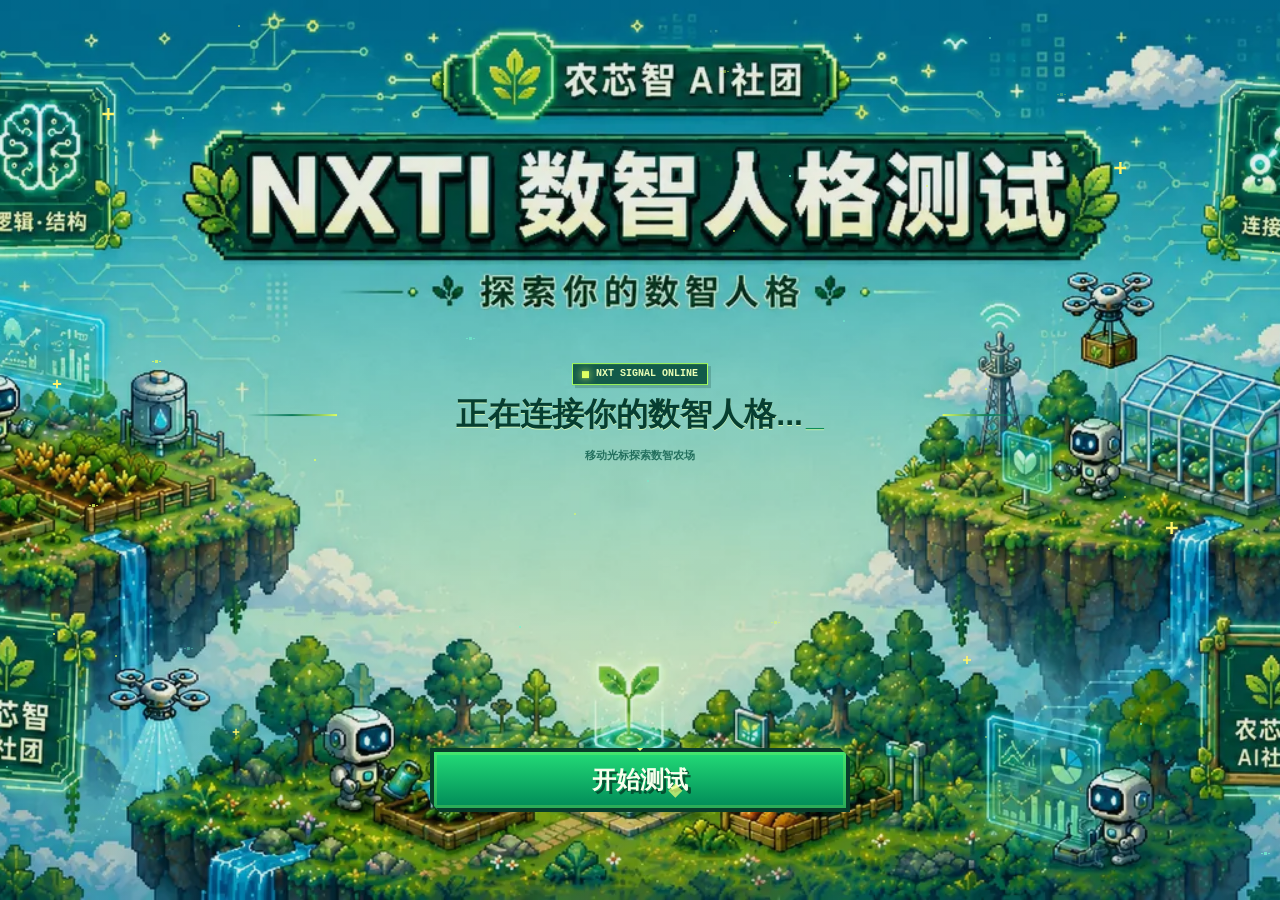
==== commit cc81423b: "Calibrate concise 20 question test" ====
--- a/index.html
+++ b/index.html
@@ -2,9 +2,17 @@
 <html lang="zh-CN">
   <head>
     <meta charset="UTF-8" />
-    <meta name="viewport" content="width=device-width, initial-scale=1.0" />
+    <meta
+      name="viewport"
+      content="width=device-width, initial-scale=1.0, viewport-fit=cover"
+    />
+    <script>
+      if (window.matchMedia("(max-width: 600px)").matches) {
+        window.location.replace(`mobile.html${window.location.search}`);
+      }
+    </script>
     <title>NXT 数智人格测试</title>
-    <link rel="stylesheet" href="style.css?v=11" />
+    <link rel="stylesheet" href="style.css?v=14" />
   </head>
   <body>
     <main class="app-shell">
@@ -49,7 +57,7 @@
         <h1><span>NXT</span> 数智人格测试</h1>
         <p class="hero-subtitle">探索你的数智人格</p>
         <p class="hero-copy">
-          用 30 道校园数字化情境题，定位你的数智人格原型。你会是控场的 CTRL、灵感流 STREAM，还是低电量但稳定输出的 LOWBAT？
+          用 20 道校园生活情境题，定位你的数智人格原型。你会是控场的 CTRL、灵感流 STREAM，还是低电量但稳定输出的 LOWBAT？
         </p>
         <div class="club-panel">
           <p>
@@ -70,7 +78,7 @@
         <header class="quiz-header">
           <div>
             <p class="eyebrow">NXT Personality Scan</p>
-            <h2 id="questionCounter">第 1 / 30 题</h2>
+            <h2 id="questionCounter">第 1 / 20 题</h2>
           </div>
           <button id="homeBtn" class="ghost-btn" type="button">首页</button>
         </header>
@@ -115,6 +123,6 @@
     </main>
 
     <div id="toast" class="toast" role="status" aria-live="polite"></div>
-    <script src="script.js?v=11"></script>
+    <script src="script.js?v=14"></script>
   </body>
 </html>
--- a/style.css
+++ b/style.css
@@ -1586,3 +1586,211 @@
     animation: none;
   }
 }
+
+/* Full mobile adaptation: portrait hero, dynamic viewport and browser safe areas. */
+@media (max-width: 600px) {
+  html,
+  body {
+    min-height: 100%;
+    overflow-x: hidden;
+  }
+
+  body {
+    padding: 0;
+    overscroll-behavior-y: none;
+  }
+
+  .app-shell {
+    min-height: 100svh;
+    min-height: 100dvh;
+  }
+
+  .page-home.is-active {
+    min-height: 100svh;
+    min-height: 100dvh;
+    height: auto;
+    padding:
+      max(22px, env(safe-area-inset-top))
+      18px
+      max(30px, calc(env(safe-area-inset-bottom) + 18px));
+    justify-content: flex-start;
+    overflow: hidden;
+    background:
+      linear-gradient(180deg, rgba(0, 65, 78, 0.06), rgba(1, 56, 39, 0.12)),
+      url("images/hero-pixel-bg-mobile.webp") center top / cover no-repeat;
+    background-position: center top;
+  }
+
+  .page-home .hero-badge,
+  .page-home h1,
+  .page-home .hero-subtitle {
+    position: relative;
+    z-index: 4;
+    width: auto;
+    height: auto;
+    overflow: visible;
+    clip: auto;
+    white-space: normal;
+    border: 0;
+    margin: 0;
+    padding: 0;
+    text-align: center;
+  }
+
+  .page-home .hero-badge {
+    align-self: center;
+    margin-top: 2px;
+    padding: 7px 13px;
+    color: #ecffb5;
+    background: rgba(4, 78, 58, 0.86);
+    border: 2px solid #a7ff61;
+    box-shadow:
+      4px 4px 0 rgba(0, 54, 41, 0.34),
+      inset 0 0 0 2px rgba(223, 255, 105, 0.16);
+    font-size: clamp(12px, 3.5vw, 15px);
+    line-height: 1.2;
+  }
+
+  .page-home h1 {
+    max-width: 100%;
+    margin-top: 16px;
+    color: #f8ffe9;
+    font-size: clamp(38px, 11vw, 56px);
+    line-height: 0.98;
+    text-shadow:
+      3px 3px 0 #033f32,
+      -2px -2px 0 #0b6e55,
+      0 0 18px rgba(223, 255, 98, 0.52);
+  }
+
+  .page-home h1 span {
+    display: block;
+    margin-bottom: 3px;
+    color: #dfff62;
+    font-size: 0.75em;
+    letter-spacing: 0;
+  }
+
+  .page-home .hero-subtitle {
+    align-self: center;
+    margin-top: 12px;
+    padding: 5px 10px;
+    color: #073e31;
+    background: rgba(220, 255, 208, 0.72);
+    border-inline: 3px solid #0a7a58;
+    font-size: clamp(15px, 4.5vw, 19px);
+    font-weight: 900;
+  }
+
+  .hero-live-copy {
+    top: 46%;
+    width: calc(100% - 36px);
+    padding: 10px 8px;
+  }
+
+  .hero-live-copy strong {
+    max-width: 100%;
+    font-size: clamp(15px, 4.5vw, 19px);
+  }
+
+  .live-status {
+    font-size: 9px;
+  }
+
+  .page-home #startBtn {
+    width: min(88vw, 410px);
+    min-height: 58px;
+    margin-top: auto;
+    margin-bottom: 0;
+    flex: 0 0 auto;
+    font-size: clamp(20px, 6vw, 25px);
+  }
+
+  .page-home #startBtn::before {
+    inset: -7px;
+  }
+
+  .page-home .pixel-fx span {
+    width: 7px;
+    height: 7px;
+    box-shadow: 0 0 12px rgba(255, 245, 105, 0.76);
+  }
+
+  .page-quiz.is-active,
+  .page-result.is-active {
+    width: 100%;
+    min-height: 100svh;
+    min-height: 100dvh;
+    height: auto;
+    overflow: visible;
+    padding:
+      max(12px, env(safe-area-inset-top))
+      10px
+      max(24px, calc(env(safe-area-inset-bottom) + 16px));
+  }
+
+  .page-quiz .quiz-header {
+    min-height: 84px;
+    padding: 12px 42px;
+  }
+
+  .page-quiz .question-card {
+    flex: 0 0 auto;
+    min-height: 0;
+    padding: 17px;
+  }
+
+  .page-quiz .question-card h3 {
+    font-size: clamp(20px, 6vw, 25px);
+  }
+
+  .page-quiz .option-btn {
+    min-height: 62px;
+    padding: 11px;
+    line-height: 1.35;
+  }
+
+  .quiz-actions,
+  .result-actions {
+    padding-bottom: env(safe-area-inset-bottom);
+  }
+
+  .result-card {
+    padding: 14px;
+  }
+
+  .result-card h2 {
+    font-size: clamp(27px, 8vw, 34px);
+  }
+
+  .result-image {
+    width: 100%;
+    max-width: 100%;
+    height: auto;
+    object-fit: contain;
+  }
+
+  .result-actions {
+    gap: 10px;
+  }
+}
+
+@media (max-width: 600px) and (max-height: 740px) {
+  .page-home.is-active {
+    min-height: 760px;
+    overflow-y: auto;
+  }
+
+  .page-home h1 {
+    margin-top: 10px;
+    font-size: 39px;
+  }
+
+  .page-home .hero-subtitle {
+    margin-top: 8px;
+  }
+
+  .hero-live-copy {
+    top: 48%;
+  }
+}
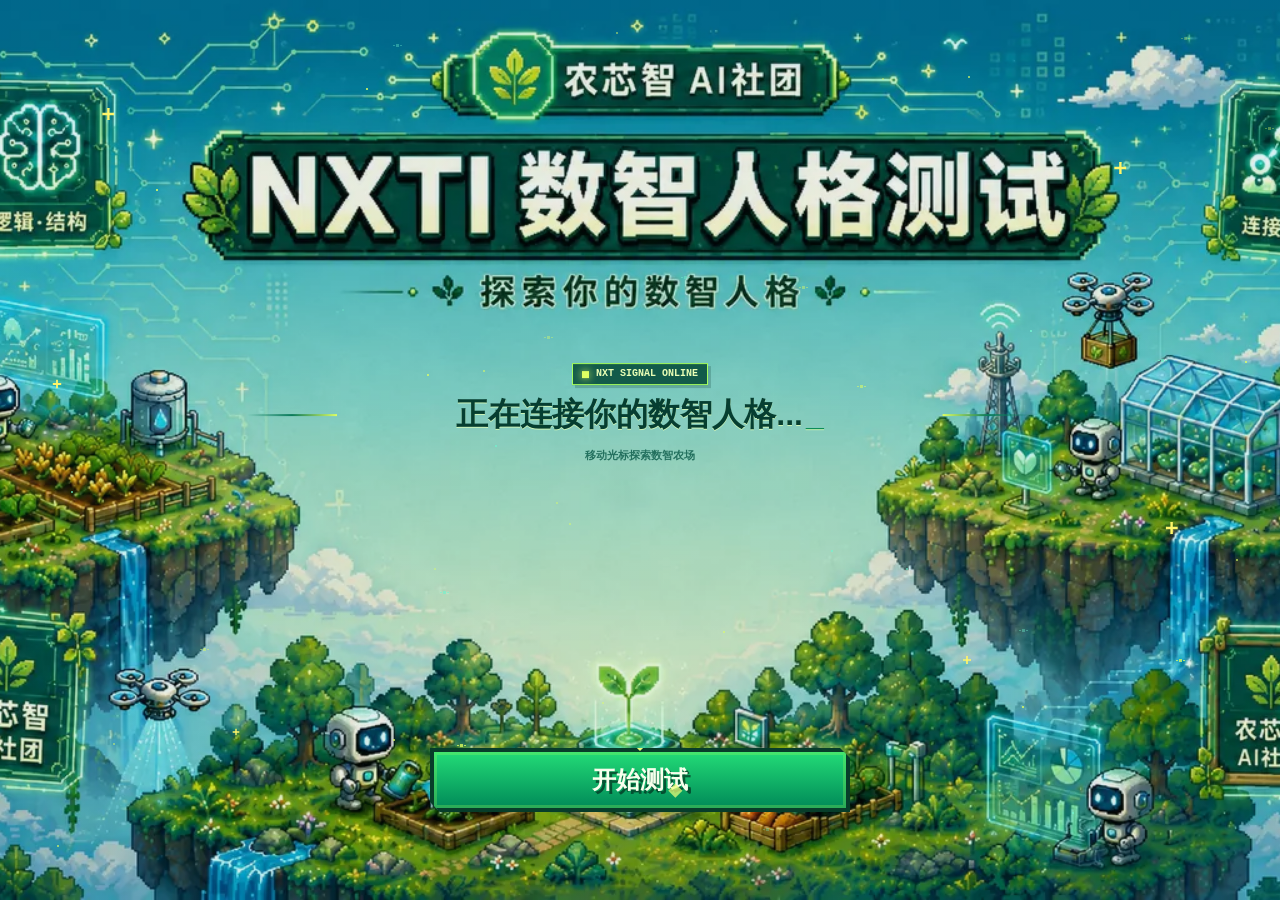
==== commit 383f0f6a: "Speed up and unlock mobile results" ====
--- a/index.html
+++ b/index.html
@@ -12,7 +12,7 @@
       }
     </script>
     <title>NXT 数智人格测试</title>
-    <link rel="stylesheet" href="style.css?v=14" />
+    <link rel="stylesheet" href="style.css?v=16" />
   </head>
   <body>
     <main class="app-shell">
@@ -108,7 +108,7 @@
           <div class="match-pill">
             匹配度 <strong id="matchValue">--%</strong>
           </div>
-          <img id="resultImage" class="result-image" src="" alt="人格结果图" />
+          <img id="resultImage" class="result-image" src="" alt="人格结果图" loading="eager" decoding="async" fetchpriority="high" />
           <div class="join-panel">
             <h3>加入农芯数智社</h3>
             <p>带着你的数智人格来组队：一起做 AI 项目、数据作品、社团活动和校园数字化实践。</p>
@@ -123,6 +123,6 @@
     </main>
 
     <div id="toast" class="toast" role="status" aria-live="polite"></div>
-    <script src="script.js?v=14"></script>
+    <script src="script.js?v=16"></script>
   </body>
 </html>
